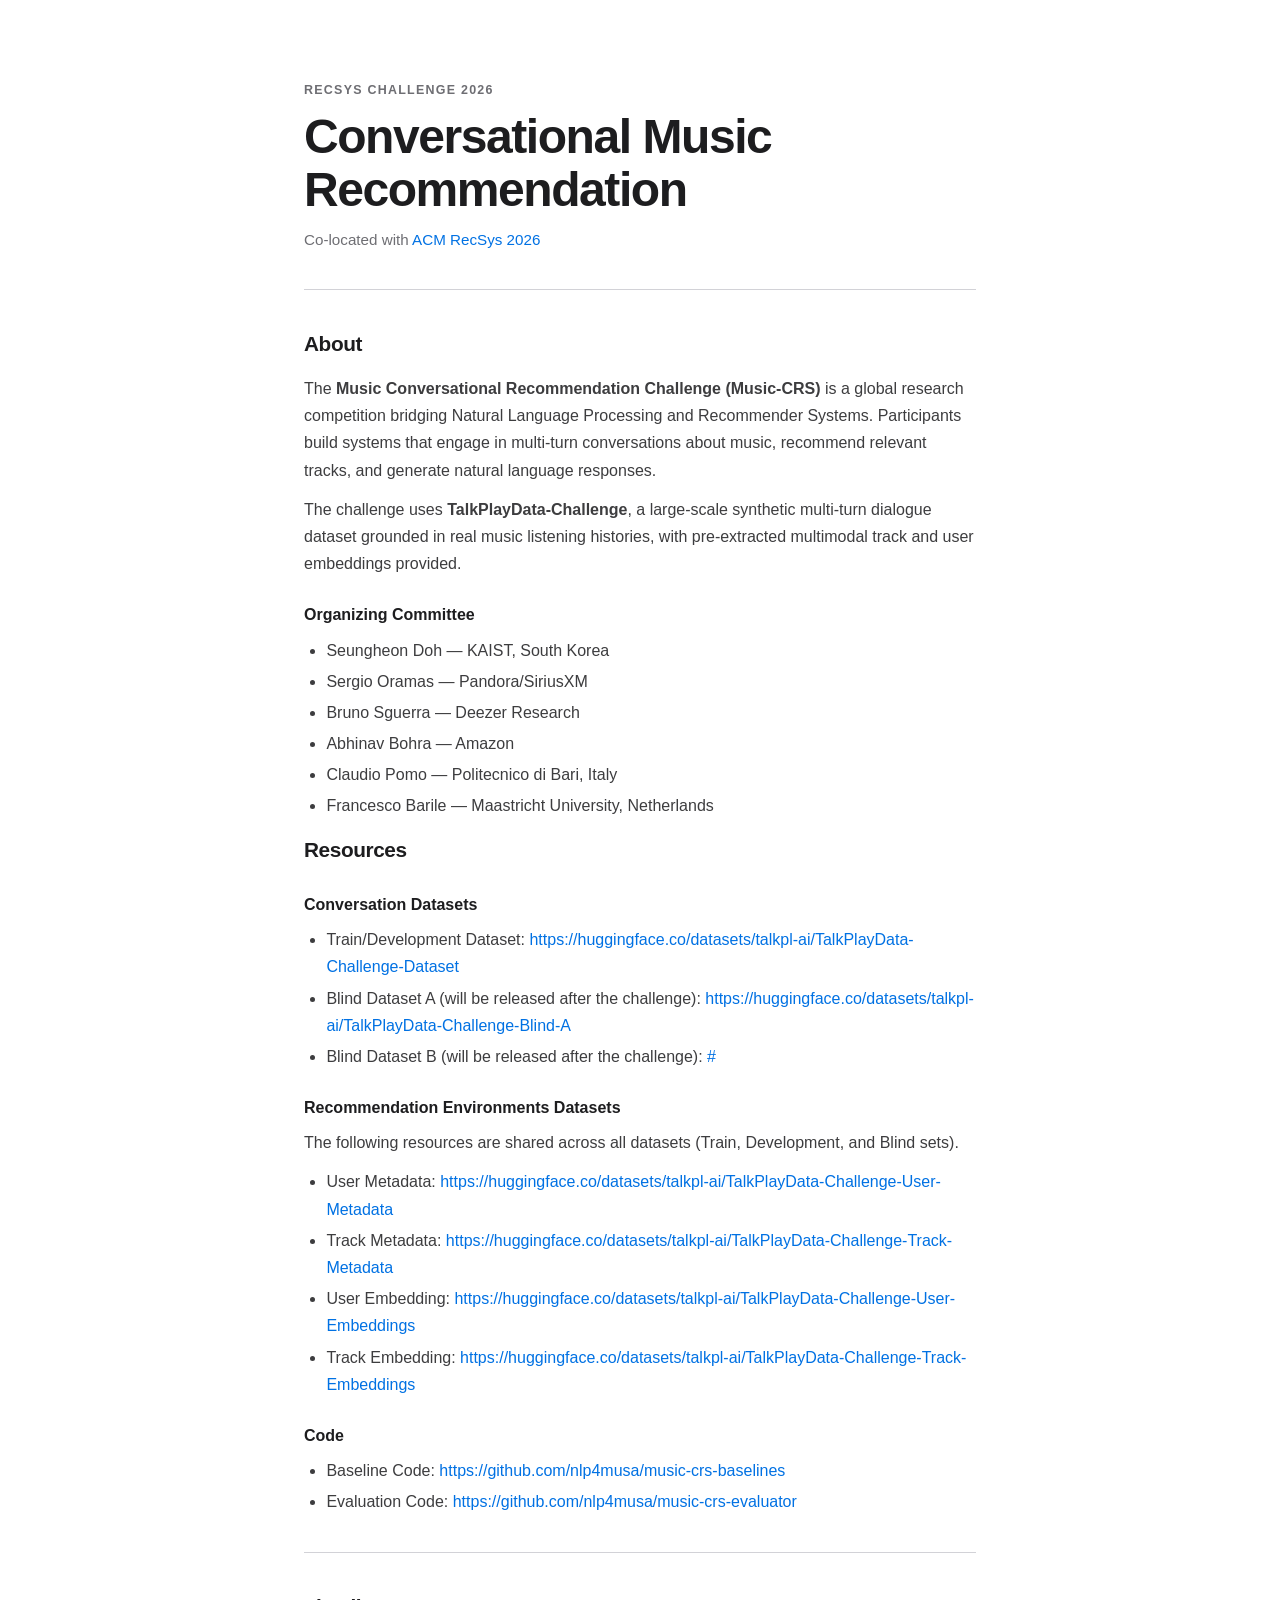
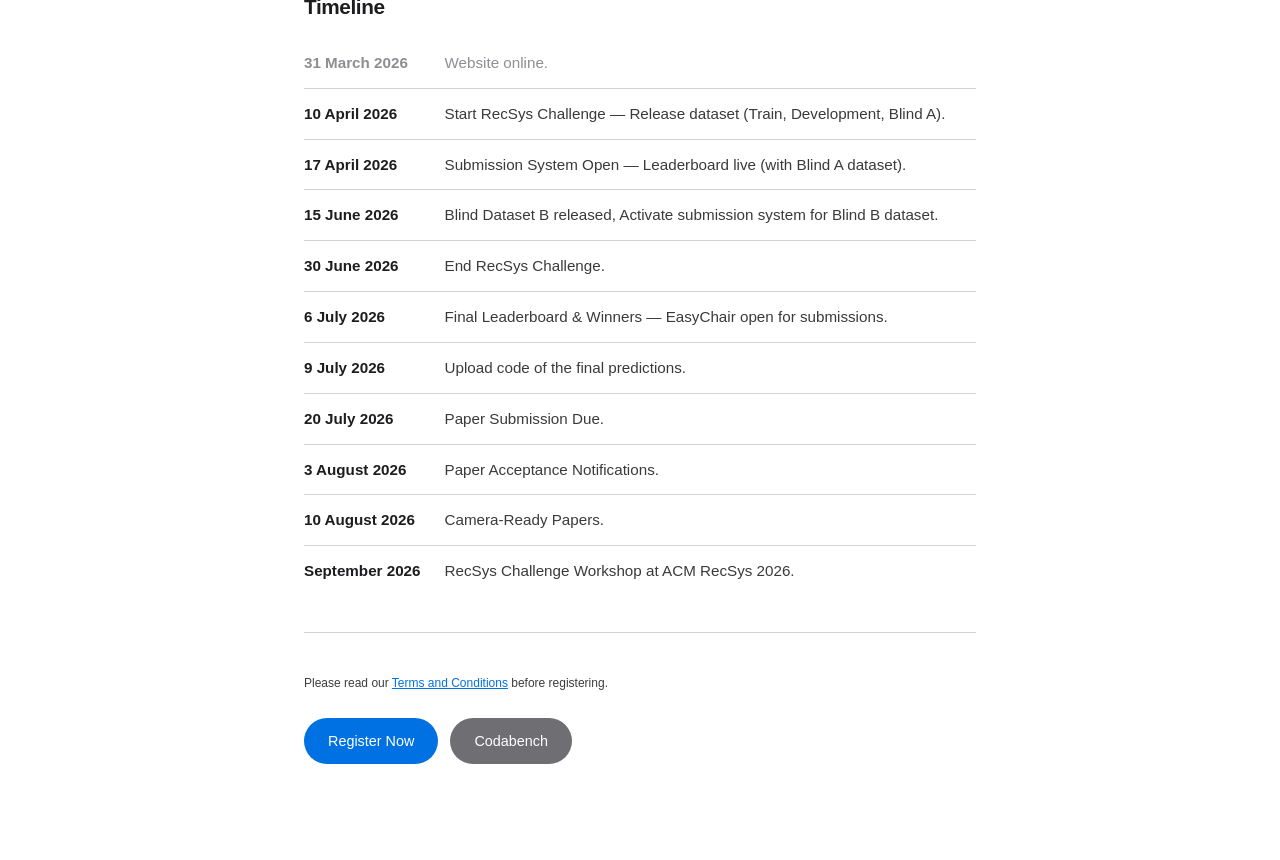
==== index.html @ bbedb2f8 "update codabench" ====
<!DOCTYPE html>
<html lang="en">

<head>
  <meta charset="UTF-8" />
  <meta name="viewport" content="width=device-width, initial-scale=1.0" />
  <title>Music-CRS Challenge 2026</title>
  <link rel="stylesheet" href="style.css" />
</head>

<body>

  <main class="page">

    <header class="page-header">
      <p class="eyebrow">RecSys Challenge 2026</p>
      <h1>Conversational Music<br>Recommendation</h1>
      <p class="subtitle">Co-located with <a href="https://recsys.acm.org/recsys26/" target="_blank">ACM RecSys 2026</a>
      </p>
    </header>

    <hr />

    <section class="md-section">
      <h2>About</h2>
      <p>The <strong>Music Conversational Recommendation Challenge (Music-CRS)</strong> is a global research competition
        bridging Natural Language Processing and Recommender Systems. Participants build systems that engage in
        multi-turn conversations about music, recommend relevant tracks, and generate natural language responses.</p>
      <p>The challenge uses <strong>TalkPlayData-Challenge</strong>, a large-scale synthetic multi-turn dialogue dataset
        grounded in real music listening histories, with pre-extracted multimodal track and user embeddings provided.
      </p>

      <h3>Organizing Committee</h3>
      <ul>
        <li>Seungheon Doh — KAIST, South Korea</li>
        <li>Sergio Oramas — Pandora/SiriusXM</li>
        <li>Bruno Sguerra — Deezer Research</li>
        <li>Abhinav Bohra — Amazon</li>
        <li>Claudio Pomo — Politecnico di Bari, Italy</li>
        <li>Francesco Barile — Maastricht University, Netherlands</li>
      </ul>

      <h2>Resources</h2>
      <h3>Conversation Datasets</h3>
      <ul>
        <li>Train/Development Dataset: <a
            href="https://huggingface.co/datasets/talkpl-ai/TalkPlayData-Challenge-Dataset"
            target="_blank">https://huggingface.co/datasets/talkpl-ai/TalkPlayData-Challenge-Dataset</a></li>
        <li>Blind Dataset A (will be released after the challenge): <a
            href="https://huggingface.co/datasets/talkpl-ai/TalkPlayData-Challenge-Blind-A"
            target="_blank">https://huggingface.co/datasets/talkpl-ai/TalkPlayData-Challenge-Blind-A</a></li>
        <li>Blind Dataset B (will be released after the challenge): <a href="#" target="_blank">#</a></li>
      </ul>
      <h3>Recommendation Environments Datasets</h3>
      <p>The following resources are shared across all datasets (Train, Development, and Blind sets).</p>
      <ul>
        <li>User Metadata: <a href="https://huggingface.co/datasets/talkpl-ai/TalkPlayData-Challenge-User-Metadata"
            target="_blank">https://huggingface.co/datasets/talkpl-ai/TalkPlayData-Challenge-User-Metadata</a></li>
        <li>Track Metadata: <a href="https://huggingface.co/datasets/talkpl-ai/TalkPlayData-Challenge-Track-Metadata"
            target="_blank">https://huggingface.co/datasets/talkpl-ai/TalkPlayData-Challenge-Track-Metadata</a></li>
        <li>User Embedding: <a href="https://huggingface.co/datasets/talkpl-ai/TalkPlayData-Challenge-User-Embeddings"
            target="_blank">https://huggingface.co/datasets/talkpl-ai/TalkPlayData-Challenge-User-Embeddings</a></li>
        <li>Track Embedding: <a href="https://huggingface.co/datasets/talkpl-ai/TalkPlayData-Challenge-Track-Embeddings"
            target="_blank">https://huggingface.co/datasets/talkpl-ai/TalkPlayData-Challenge-Track-Embeddings</a></li>
      </ul>
      <h3>Code</h3>
      <ul>
        <li>Baseline Code: <a href="https://github.com/nlp4musa/music-crs-baselines"
            target="_blank">https://github.com/nlp4musa/music-crs-baselines</a></li>
        <li>Evaluation Code: <a href="https://github.com/nlp4musa/music-crs-evaluator"
            target="_blank">https://github.com/nlp4musa/music-crs-evaluator</a></li>
      </ul>
    </section>


    <hr />

    <section class="md-section">
      <h2>Timeline</h2>
      <table class="timeline-table">
        <tbody>
          <tr class="timeline-past">
            <td class="tl-date">31 March 2026</td>
            <td class="tl-event">Website online.</td>
          </tr>
          <tr>
            <td class="tl-date">10 April 2026</td>
            <td class="tl-event">Start RecSys Challenge — Release dataset (Train, Development, Blind A).</td>
          </tr>
          <tr>
            <td class="tl-date">17 April 2026</td>
            <td class="tl-event">Submission System Open — Leaderboard live (with Blind A dataset).</td>
          </tr>
          <tr>
            <td class="tl-date">15 June 2026</td>
            <td class="tl-event">Blind Dataset B released, Activate submission system for Blind B dataset.</td>
          </tr>
          <tr>
            <td class="tl-date">30 June 2026</td>
            <td class="tl-event">End RecSys Challenge.</td>
          </tr>
          <tr>
            <td class="tl-date">6 July 2026</td>
            <td class="tl-event">Final Leaderboard &amp; Winners — EasyChair open for submissions.</td>
          </tr>
          <tr>
            <td class="tl-date">9 July 2026</td>
            <td class="tl-event">Upload code of the final predictions.</td>
          </tr>
          <tr>
            <td class="tl-date">20 July 2026</td>
            <td class="tl-event">Paper Submission Due.</td>
          </tr>
          <tr>
            <td class="tl-date">3 August 2026</td>
            <td class="tl-event">Paper Acceptance Notifications.</td>
          </tr>
          <tr>
            <td class="tl-date">10 August 2026</td>
            <td class="tl-event">Camera-Ready Papers.</td>
          </tr>
          <tr>
            <td class="tl-date">September 2026</td>
            <td class="tl-event">RecSys Challenge Workshop at ACM RecSys 2026.</td>
          </tr>
        </tbody>
      </table>
    </section>

    <hr />

    <section class="md-section actions-section">
      <p class="terms-notice">Please read our <a href="terms.html" target="_blank" rel="noopener noreferrer">Terms and
          Conditions</a> before registering.</p>
      <div class="action-buttons">
        <a class="btn-register" href="https://forms.gle/uJGpqphvMaF9ysTZ8" target="_blank"
          rel="noopener noreferrer">Register Now</a>
        <a class="btn-register btn-codabench" href="https://www.codabench.org/competitions/15782/" target="_blank" rel="noopener noreferrer">Codabench</a>
      </div>
    </section>

  </main>

  <!-- MODAL: REGISTER -->
  <div id="registerModal" class="modal-overlay" role="dialog" aria-modal="true">
    <div class="modal">
      <button class="modal-close" onclick="closeModal('registerModal')">&times;</button>
      <div class="modal-header">
        <h2>Register Your Team</h2>
        <p>Music-CRS Challenge 2026</p>
      </div>

      <form id="registerForm" class="reg-form" onsubmit="handleRegister(event)">
        <div class="form-section">
          <h3>Team</h3>
          <div class="form-row">
            <div class="form-group">
              <label>Team Name <span class="req">*</span></label>
              <input type="text" placeholder="e.g. MusicMinds" required />
            </div>
            <div class="form-group">
              <label>Team Size <span class="req">*</span></label>
              <select required>
                <option value="">Select</option>
                <option>1</option>
                <option>2</option>
                <option>3</option>
                <option>4</option>
                <option>5</option>
                <option>6</option>
                <option>7</option>
                <option>8</option>
                <option>9</option>
                <option>10</option>
              </select>
            </div>
          </div>
          <div class="form-group">
            <label>Institution / Organization <span class="req">*</span></label>
            <input type="text" placeholder="e.g. MIT, Google Research" required />
          </div>
          <div class="form-group checkbox-group">
            <label><input type="checkbox" /> Register as an Academic Team (≥50% from academic institution)</label>
          </div>
        </div>

        <div class="form-section">
          <h3>Team Leader</h3>
          <div class="form-row">
            <div class="form-group">
              <label>First Name <span class="req">*</span></label>
              <input type="text" placeholder="First name" required />
            </div>
            <div class="form-group">
              <label>Last Name <span class="req">*</span></label>
              <input type="text" placeholder="Last name" required />
            </div>
          </div>
          <div class="form-group">
            <label>Official Email <span class="req">*</span></label>
            <input type="email" placeholder="you@institution.edu" required />
          </div>
          <div class="form-group">
            <label>Country <span class="req">*</span></label>
            <select required>
              <option value="">Select country</option>
              <option>United States</option>
              <option>United Kingdom</option>
              <option>Germany</option>
              <option>France</option>
              <option>China</option>
              <option>Japan</option>
              <option>South Korea</option>
              <option>Canada</option>
              <option>Australia</option>
              <option>India</option>
              <option>Other</option>
            </select>
          </div>
        </div>

        <div class="form-section">
          <h3>Agreement</h3>
          <div class="form-group checkbox-group">
            <label><input type="checkbox" required /> I have read and agree to the <a href="terms.html"
                target="_blank">Terms and Conditions</a> <span class="req">*</span></label>
          </div>
          <div class="form-group checkbox-group">
            <label><input type="checkbox" required /> I consent to the processing of my personal data as described in
              the Terms <span class="req">*</span></label>
          </div>
          <div class="form-group checkbox-group">
            <label><input type="checkbox" required /> I confirm I have no conflict of interest with the challenge
              organizers <span class="req">*</span></label>
          </div>
        </div>

        <div class="form-actions">
          <button type="button" class="btn-cancel" onclick="closeModal('registerModal')">Cancel</button>
          <button type="submit" class="btn-submit">Submit Registration</button>
        </div>
      </form>

      <div id="reg-success" class="reg-success hidden">
        <p class="success-mark">&#10003;</p>
        <h3>Registration Submitted</h3>
        <p>Your team will be manually reviewed. Expect a confirmation email within 2–3 business days.</p>
        <button class="btn-submit" onclick="closeModal('registerModal')">Done</button>
      </div>
    </div>
  </div>

  <script>
    function openModal(id) {
      document.getElementById(id).classList.add('active');
      document.body.style.overflow = 'hidden';
    }
    function closeModal(id) {
      document.getElementById(id).classList.remove('active');
      document.body.style.overflow = '';
    }
    document.querySelectorAll('.modal-overlay').forEach(o => {
      o.addEventListener('click', e => { if (e.target === o) closeModal(o.id); });
    });
    document.addEventListener('keydown', e => {
      if (e.key === 'Escape')
        document.querySelectorAll('.modal-overlay.active').forEach(m => closeModal(m.id));
    });
    function handleRegister(e) {
      e.preventDefault();
      document.getElementById('registerForm').classList.add('hidden');
      document.getElementById('reg-success').classList.remove('hidden');
    }
  </script>
</body>

</html>
---- style.css ----
/* ── Base ── */
*, *::before, *::after { box-sizing: border-box; margin: 0; padding: 0; }

body {
  font-family: -apple-system, BlinkMacSystemFont, 'Helvetica Neue', Arial, sans-serif;
  font-size: 16px;
  line-height: 1.7;
  color: #1d1d1f;
  background: #fff;
  -webkit-font-smoothing: antialiased;
}

a { color: #0071e3; text-decoration: none; }
a:hover { text-decoration: underline; }

/* ── Page layout ── */
.page {
  max-width: 720px;
  margin: 0 auto;
  padding: 80px 24px 96px;
}

/* ── Typography ── */
.eyebrow {
  font-size: 0.78rem;
  font-weight: 600;
  letter-spacing: .1em;
  text-transform: uppercase;
  color: #6e6e73;
  margin-bottom: 10px;
}

.page-header { margin-bottom: 12px; }

h1 {
  font-size: clamp(2rem, 5vw, 3rem);
  font-weight: 700;
  letter-spacing: -.03em;
  line-height: 1.1;
  margin-bottom: 10px;
}

.subtitle {
  font-size: 0.95rem;
  color: #6e6e73;
}

hr {
  border: none;
  border-top: 1px solid #d2d2d7;
  margin: 36px 0;
}

.md-section h2 {
  font-size: 1.3rem;
  font-weight: 700;
  letter-spacing: -.02em;
  margin-bottom: 14px;
}

.md-section h3 {
  font-size: 1rem;
  font-weight: 600;
  margin-top: 24px;
  margin-bottom: 8px;
  color: #1d1d1f;
}

.md-section p {
  color: #3d3d3f;
  margin-bottom: 12px;
}

.md-section ul,
.md-section ol {
  padding-left: 1.4rem;
  color: #3d3d3f;
  margin-bottom: 12px;
}

.md-section ul { list-style: disc; }
.md-section ol { list-style: decimal; }

.md-section li { margin-bottom: 4px; }

/* ── Table ── */
table {
  width: 100%;
  border-collapse: collapse;
  font-size: 0.9rem;
}

th, td {
  text-align: left;
  padding: 10px 14px;
  border-bottom: 1px solid #d2d2d7;
}

th {
  font-size: 0.75rem;
  font-weight: 600;
  text-transform: uppercase;
  letter-spacing: .07em;
  color: #6e6e73;
}

td { color: #3d3d3f; }
tr:last-child td { border-bottom: none; }

/* ── Actions ── */
.actions-section {
  display: flex;
  flex-direction: column;
  gap: 12px;
  align-items: flex-start;
  padding-top: 4px;
}
.action-buttons {
  display: flex;
  gap: 12px;
  align-items: center;
  flex-wrap: wrap;
}

.btn-register {
  background: #0071e3;
  color: #fff;
  border: none;
  padding: 11px 24px;
  border-radius: 980px;
  font-size: 0.9rem;
  font-weight: 500;
  cursor: pointer;
  font-family: inherit;
  transition: opacity .2s;
}
.btn-register:hover { opacity: .85; }

.btn-terms {
  font-size: 0.9rem;
  color: #0071e3;
  border: 1px solid #d2d2d7;
  padding: 10px 22px;
  border-radius: 980px;
  transition: border-color .2s;
}
.btn-terms:hover { border-color: #0071e3; text-decoration: none; }

/* ── Modal ── */
.modal-overlay {
  display: none;
  position: fixed;
  inset: 0;
  z-index: 100;
  background: rgba(0,0,0,.4);
  backdrop-filter: blur(6px);
  align-items: center;
  justify-content: center;
  padding: 20px;
}
.modal-overlay.active { display: flex; }

.modal {
  background: #fff;
  border: 1px solid #d2d2d7;
  border-radius: 16px;
  width: 100%;
  max-width: 560px;
  max-height: 92vh;
  display: flex;
  flex-direction: column;
  position: relative;
  box-shadow: 0 20px 60px rgba(0,0,0,.15);
}

.modal-close {
  position: absolute;
  top: 13px; right: 15px;
  width: 26px; height: 26px;
  border-radius: 50%;
  background: #f5f5f7;
  border: none;
  color: #6e6e73;
  font-size: 1rem;
  display: flex; align-items: center; justify-content: center;
  cursor: pointer;
}
.modal-close:hover { background: #d2d2d7; }

.modal-header {
  padding: 26px 28px 18px;
  border-bottom: 1px solid #d2d2d7;
  flex-shrink: 0;
}
.modal-header h2 { font-size: 1.1rem; font-weight: 700; margin-bottom: 2px; }
.modal-header p { font-size: 0.82rem; color: #6e6e73; }

.reg-form {
  overflow-y: auto;
  padding: 22px 28px;
  flex: 1;
}

.form-section { margin-bottom: 24px; }
.form-section h3 {
  font-size: 0.7rem;
  font-weight: 600;
  text-transform: uppercase;
  letter-spacing: .1em;
  color: #6e6e73;
  margin-bottom: 14px;
  padding-bottom: 7px;
  border-bottom: 1px solid #d2d2d7;
}

.form-row { display: grid; grid-template-columns: 1fr 1fr; gap: 12px; }
.form-group { display: flex; flex-direction: column; gap: 5px; margin-bottom: 10px; }
.form-group label { font-size: 0.84rem; font-weight: 500; }
.req { color: #c0392b; }

.form-group input,
.form-group select {
  background: #f5f5f7;
  border: 1px solid #d2d2d7;
  border-radius: 8px;
  color: #1d1d1f;
  padding: 9px 11px;
  font-size: 0.88rem;
  font-family: inherit;
  width: 100%;
  transition: border-color .15s, box-shadow .15s;
}
.form-group input:focus,
.form-group select:focus {
  outline: none;
  border-color: #0071e3;
  box-shadow: 0 0 0 3px rgba(0,113,227,.1);
  background: #fff;
}
.form-group input::placeholder { color: #b0b0b8; }

.checkbox-group label {
  display: flex;
  gap: 8px;
  align-items: flex-start;
  font-weight: 400;
  font-size: 0.84rem;
  color: #3d3d3f;
  cursor: pointer;
}
.checkbox-group input[type="checkbox"] {
  width: 15px; height: 15px;
  flex-shrink: 0;
  margin-top: 2px;
  accent-color: #0071e3;
  cursor: pointer;
}

.form-actions {
  display: flex;
  gap: 10px;
  justify-content: flex-end;
  padding: 14px 28px;
  border-top: 1px solid #d2d2d7;
  flex-shrink: 0;
}

.btn-cancel {
  background: transparent;
  color: #6e6e73;
  border: 1px solid #d2d2d7;
  padding: 9px 18px;
  border-radius: 980px;
  font-size: 0.86rem;
  font-family: inherit;
  cursor: pointer;
}
.btn-cancel:hover { border-color: #6e6e73; }

.btn-submit {
  background: #0071e3;
  color: #fff;
  border: none;
  padding: 9px 20px;
  border-radius: 980px;
  font-size: 0.86rem;
  font-family: inherit;
  cursor: pointer;
  transition: opacity .2s;
}
.btn-submit:hover { opacity: .85; }

.reg-success {
  padding: 48px 28px;
  text-align: center;
}
.success-mark {
  font-size: 2rem;
  color: #1d7a4e;
  margin-bottom: 12px;
}
.reg-success h3 { font-size: 1.1rem; font-weight: 700; margin-bottom: 10px; }
.reg-success p { font-size: 0.88rem; color: #6e6e73; margin-bottom: 24px; }
.hidden { display: none !important; }

/* ── Terms page ── */
.terms-page {
  max-width: 720px;
  margin: 0 auto;
  padding: 72px 24px 96px;
}

.back-link {
  display: inline-block;
  font-size: 0.86rem;
  color: #0071e3;
  margin-bottom: 32px;
}
.back-link:hover { text-decoration: underline; }

.terms-page-header { margin-bottom: 40px; padding-bottom: 32px; border-bottom: 1px solid #d2d2d7; }
.terms-page-header h1 { font-size: clamp(1.6rem, 4vw, 2.4rem); font-weight: 700; letter-spacing: -.03em; margin-bottom: 8px; }
.terms-page-header p { font-size: 0.92rem; color: #6e6e73; }
.terms-meta { display: flex; gap: 24px; flex-wrap: wrap; margin-top: 14px; font-size: 0.82rem; color: #6e6e73; }
.terms-meta strong { color: #1d1d1f; }

.terms-toc {
  background: #f5f5f7;
  border: 1px solid #d2d2d7;
  border-radius: 10px;
  padding: 20px 24px;
  margin-bottom: 44px;
}
.terms-toc h2 { font-size: 0.7rem; font-weight: 600; text-transform: uppercase; letter-spacing: .1em; color: #6e6e73; margin-bottom: 12px; }
.terms-toc ol { list-style: decimal; padding-left: 1.2rem; display: grid; grid-template-columns: 1fr 1fr; gap: 5px 28px; }
.terms-toc ol li { font-size: 0.86rem; }

.terms-article section { padding: 0; margin-bottom: 44px; }
.terms-article h2 { font-size: 1.2rem; font-weight: 700; letter-spacing: -.02em; margin-bottom: 12px; padding-bottom: 8px; border-bottom: 1px solid #d2d2d7; }
.terms-article h3 { font-size: 0.92rem; font-weight: 600; margin: 16px 0 7px; }
.terms-article p { font-size: 0.9rem; color: #3d3d3f; line-height: 1.75; margin-bottom: 9px; }
.terms-article ol { list-style: upper-roman; padding-left: 1.4rem; margin-bottom: 9px; }
.terms-article ol li { font-size: 0.9rem; color: #3d3d3f; line-height: 1.75; margin-bottom: 7px; }
.terms-article ul { list-style: disc; padding-left: 1.2rem; margin-bottom: 9px; }
.terms-article ul li { font-size: 0.9rem; color: #3d3d3f; line-height: 1.75; margin-bottom: 5px; }
.terms-article strong { color: #1d1d1f; }

.terms-highlight {
  background: #f5f5f7;
  border-left: 3px solid #0071e3;
  padding: 11px 16px;
  border-radius: 0 6px 6px 0;
  margin: 12px 0;
}
.terms-highlight p { margin-bottom: 0; font-size: 0.88rem; }

.terms-footer-nav {
  display: flex;
  justify-content: space-between;
  align-items: center;
  border-top: 1px solid #d2d2d7;
  padding-top: 28px;
  margin-top: 56px;
  flex-wrap: wrap;
  gap: 14px;
}
.terms-footer-nav p { font-size: 0.8rem; color: #6e6e73; }
.terms-footer-nav a {
  background: #0071e3;
  color: #fff;
  border: none;
  padding: 10px 22px;
  border-radius: 980px;
  font-size: 0.86rem;
  font-weight: 500;
}
.terms-footer-nav a:hover { opacity: .85; text-decoration: none; }

/* ── Terms checkbox ── */
.terms-checkbox {
  display: flex;
  align-items: center;
  gap: 8px;
  font-size: 0.9rem;
  color: #3a3a3c;
  cursor: pointer;
  user-select: none;
}
.terms-checkbox input[type="checkbox"] {
  width: 16px;
  height: 16px;
  flex-shrink: 0;
  cursor: pointer;
  accent-color: #0071e3;
}
.terms-notice {
  font-size: 0.75rem;
  color: #8e8e93;
  margin-bottom: 8px;
}
.terms-notice a {
  color: #0071e3;
  text-decoration: underline;
}
.register-footnote {
  font-size: 0.8rem;
  color: #8e8e93;
  margin-top: 6px;
}
.btn-register.disabled {
  background: #b0c4de;
  pointer-events: none;
  cursor: not-allowed;
}
.btn-codabench {
  background: #6e6e73;
}
.terms-checkbox--disabled {
  opacity: 0.45;
  cursor: not-allowed;
}
.terms-checkbox--disabled input {
  cursor: not-allowed;
}

/* ── Timeline ── */
.timeline-table {
  width: 100%;
  border-collapse: collapse;
  font-size: 0.95rem;
}
.timeline-table tbody tr {
  border-bottom: 1px solid #e5e5ea;
}
.timeline-table tbody tr:last-child {
  border-bottom: none;
}
.tl-date {
  white-space: nowrap;
  font-weight: 600;
  color: #1d1d1f;
  padding: 12px 24px 12px 0;
  vertical-align: top;
  width: 130px;
}
.tl-event {
  color: #3a3a3c;
  padding: 12px 0;
  vertical-align: top;
}
.timeline-past .tl-date,
.timeline-past .tl-event {
  color: #8e8e93;
}

/* ── Responsive ── */
@media (max-width: 560px) {
  .form-row { grid-template-columns: 1fr; }
  .modal-header, .reg-form { padding: 18px 20px; }
  .form-actions { padding: 12px 20px; }
  .terms-toc ol { grid-template-columns: 1fr; }
  .terms-meta { flex-direction: column; gap: 6px; }
}
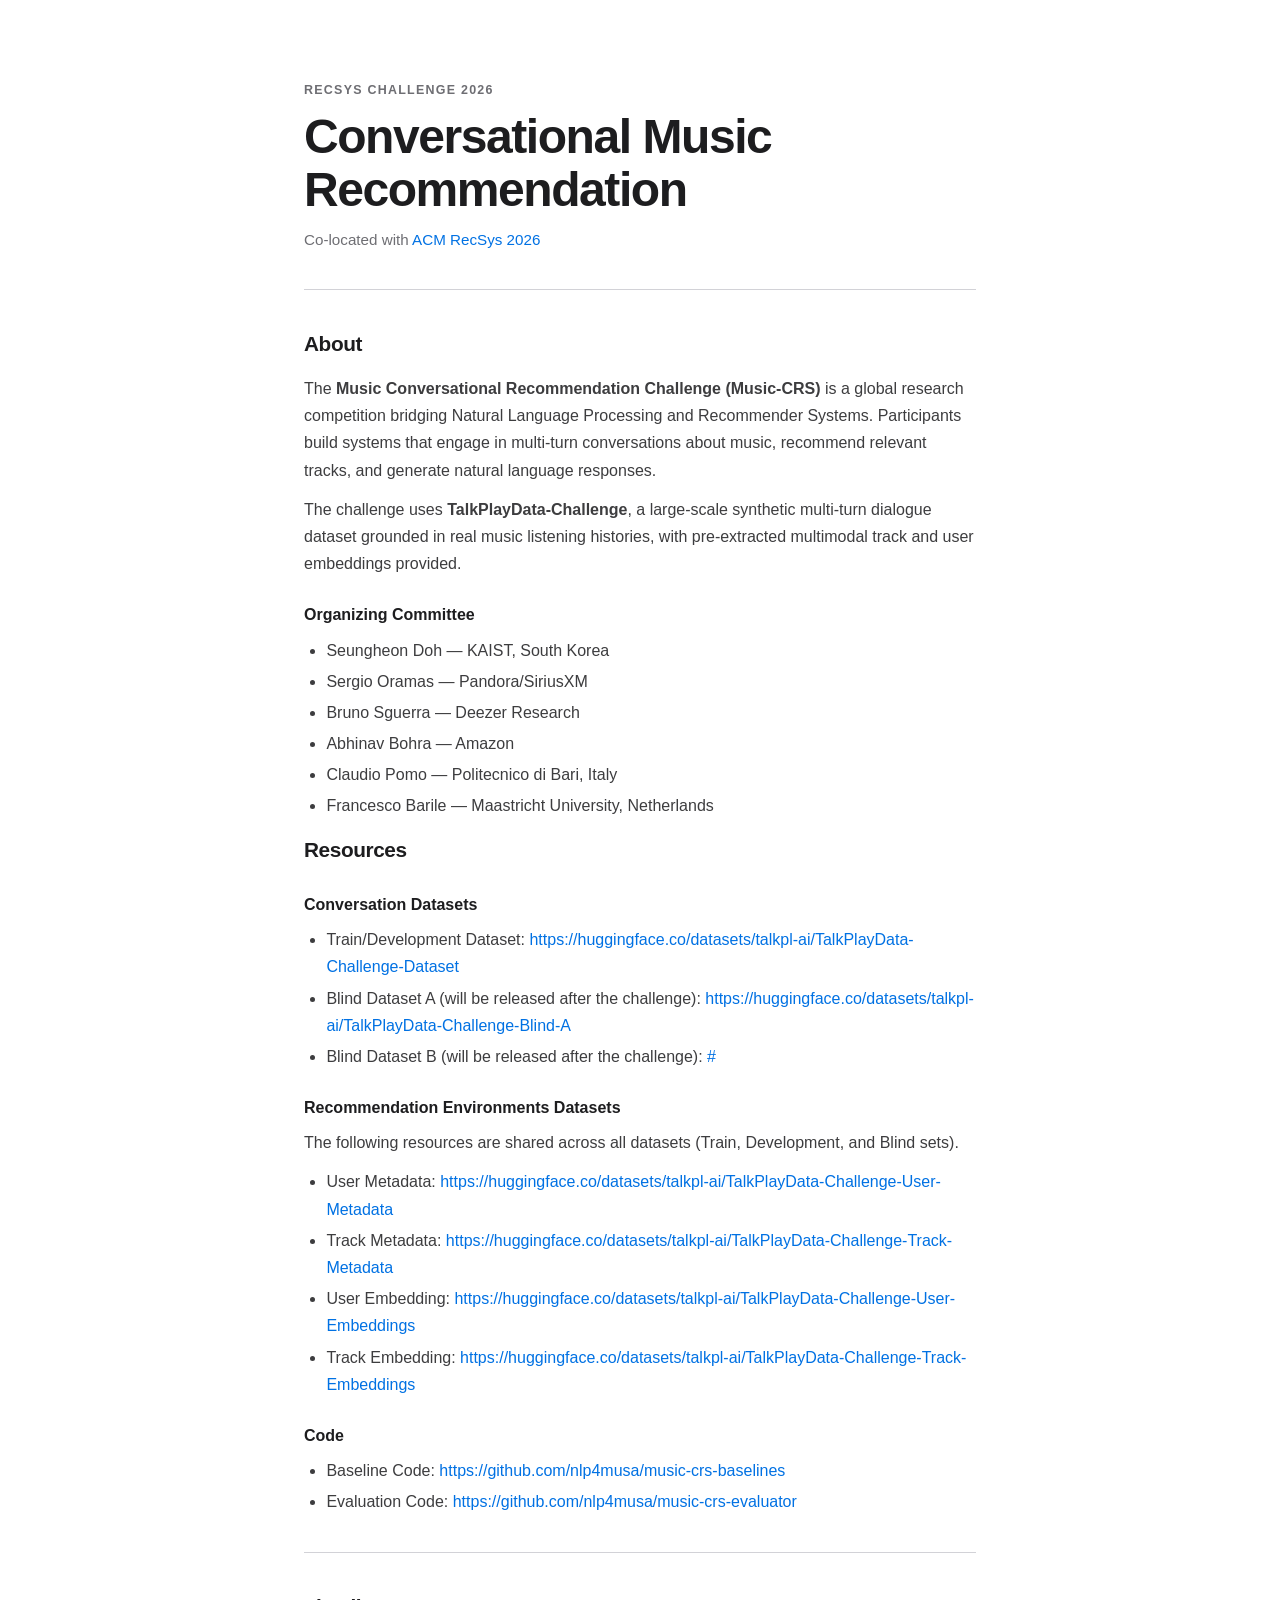
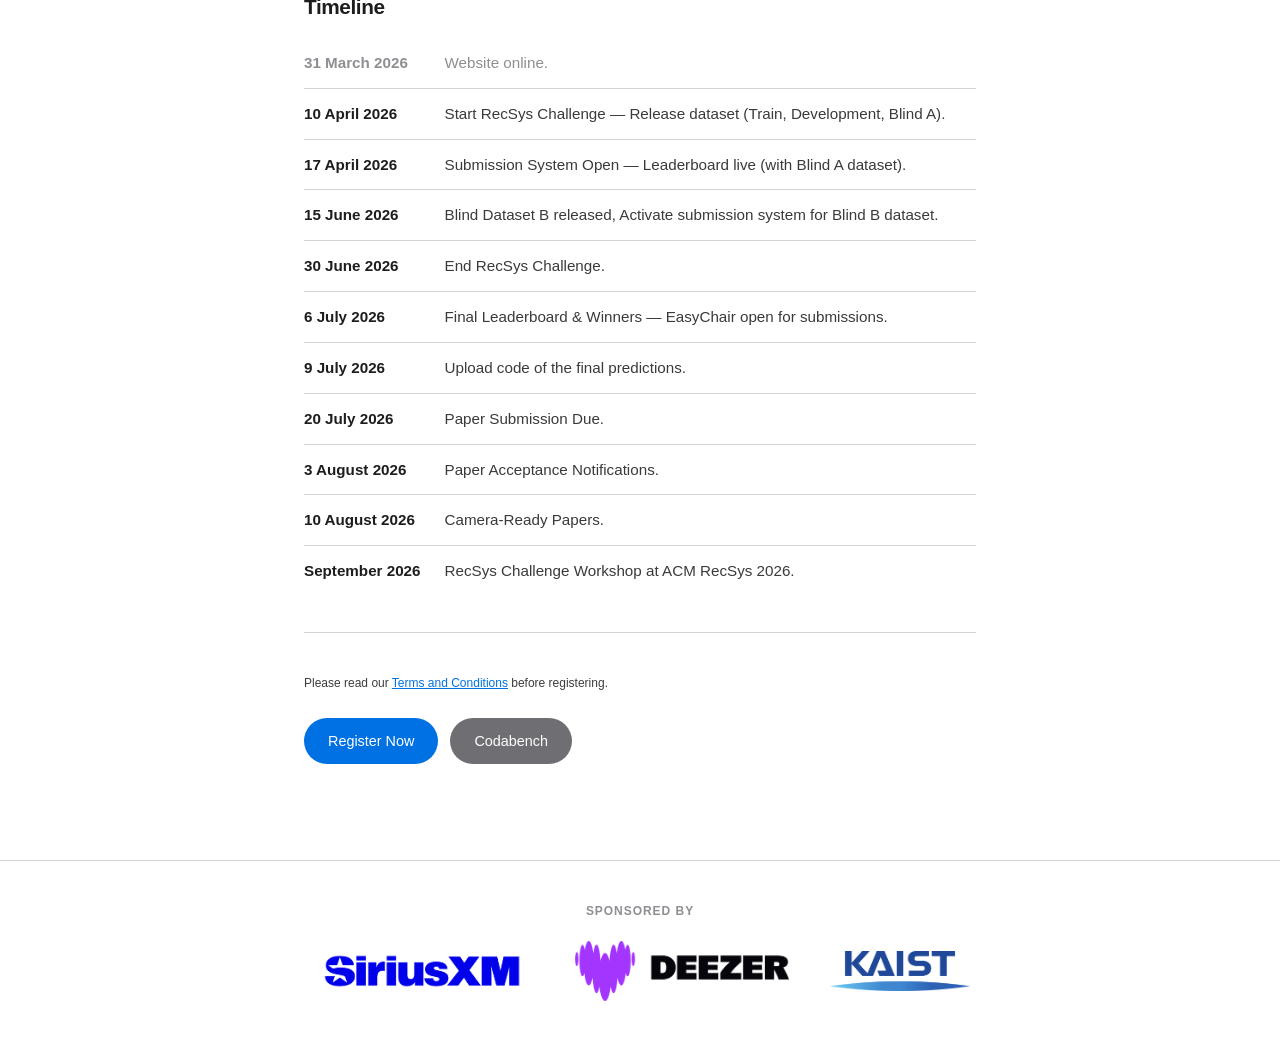
==== commit d8c5d159: "add logo" ====
--- a/index.html
+++ b/index.html
@@ -135,11 +135,20 @@
       <div class="action-buttons">
         <a class="btn-register" href="https://forms.gle/uJGpqphvMaF9ysTZ8" target="_blank"
           rel="noopener noreferrer">Register Now</a>
-        <a class="btn-register btn-codabench" href="https://www.codabench.org/competitions/15782/" target="_blank" rel="noopener noreferrer">Codabench</a>
+        <a class="btn-register btn-codabench" href="https://www.codabench.org/competitions/15786/" target="_blank" rel="noopener noreferrer">Codabench</a>
       </div>
     </section>
 
   </main>
+
+  <footer class="site-footer">
+    <p class="footer-label">Sponsored by</p>
+    <div class="footer-logos">
+      <img src="static/logo1.png" alt="Sponsor 1" />
+      <img src="static/logo2.png" alt="Sponsor 2" />
+      <img src="static/logo3.png" alt="Sponsor 3" />
+    </div>
+  </footer>
 
   <!-- MODAL: REGISTER -->
   <div id="registerModal" class="modal-overlay" role="dialog" aria-modal="true">
--- a/style.css
+++ b/style.css
@@ -453,6 +453,41 @@
   color: #8e8e93;
 }
 
+/* ── Footer ── */
+.site-footer {
+  border-top: 1px solid #d2d2d7;
+  padding: 40px 24px;
+  text-align: center;
+}
+
+.footer-label {
+  font-size: 0.75rem;
+  font-weight: 600;
+  letter-spacing: .08em;
+  text-transform: uppercase;
+  color: #8e8e93;
+  margin-bottom: 20px;
+}
+
+.footer-logos {
+  display: flex;
+  justify-content: center;
+  align-items: center;
+  gap: 40px;
+  flex-wrap: wrap;
+}
+
+.footer-logos img {
+  height: 40px;
+  width: auto;
+  object-fit: contain;
+}
+
+.footer-logos img:nth-child(1),
+.footer-logos img:nth-child(2) {
+  height: 60px;
+}
+
 /* ── Responsive ── */
 @media (max-width: 560px) {
   .form-row { grid-template-columns: 1fr; }
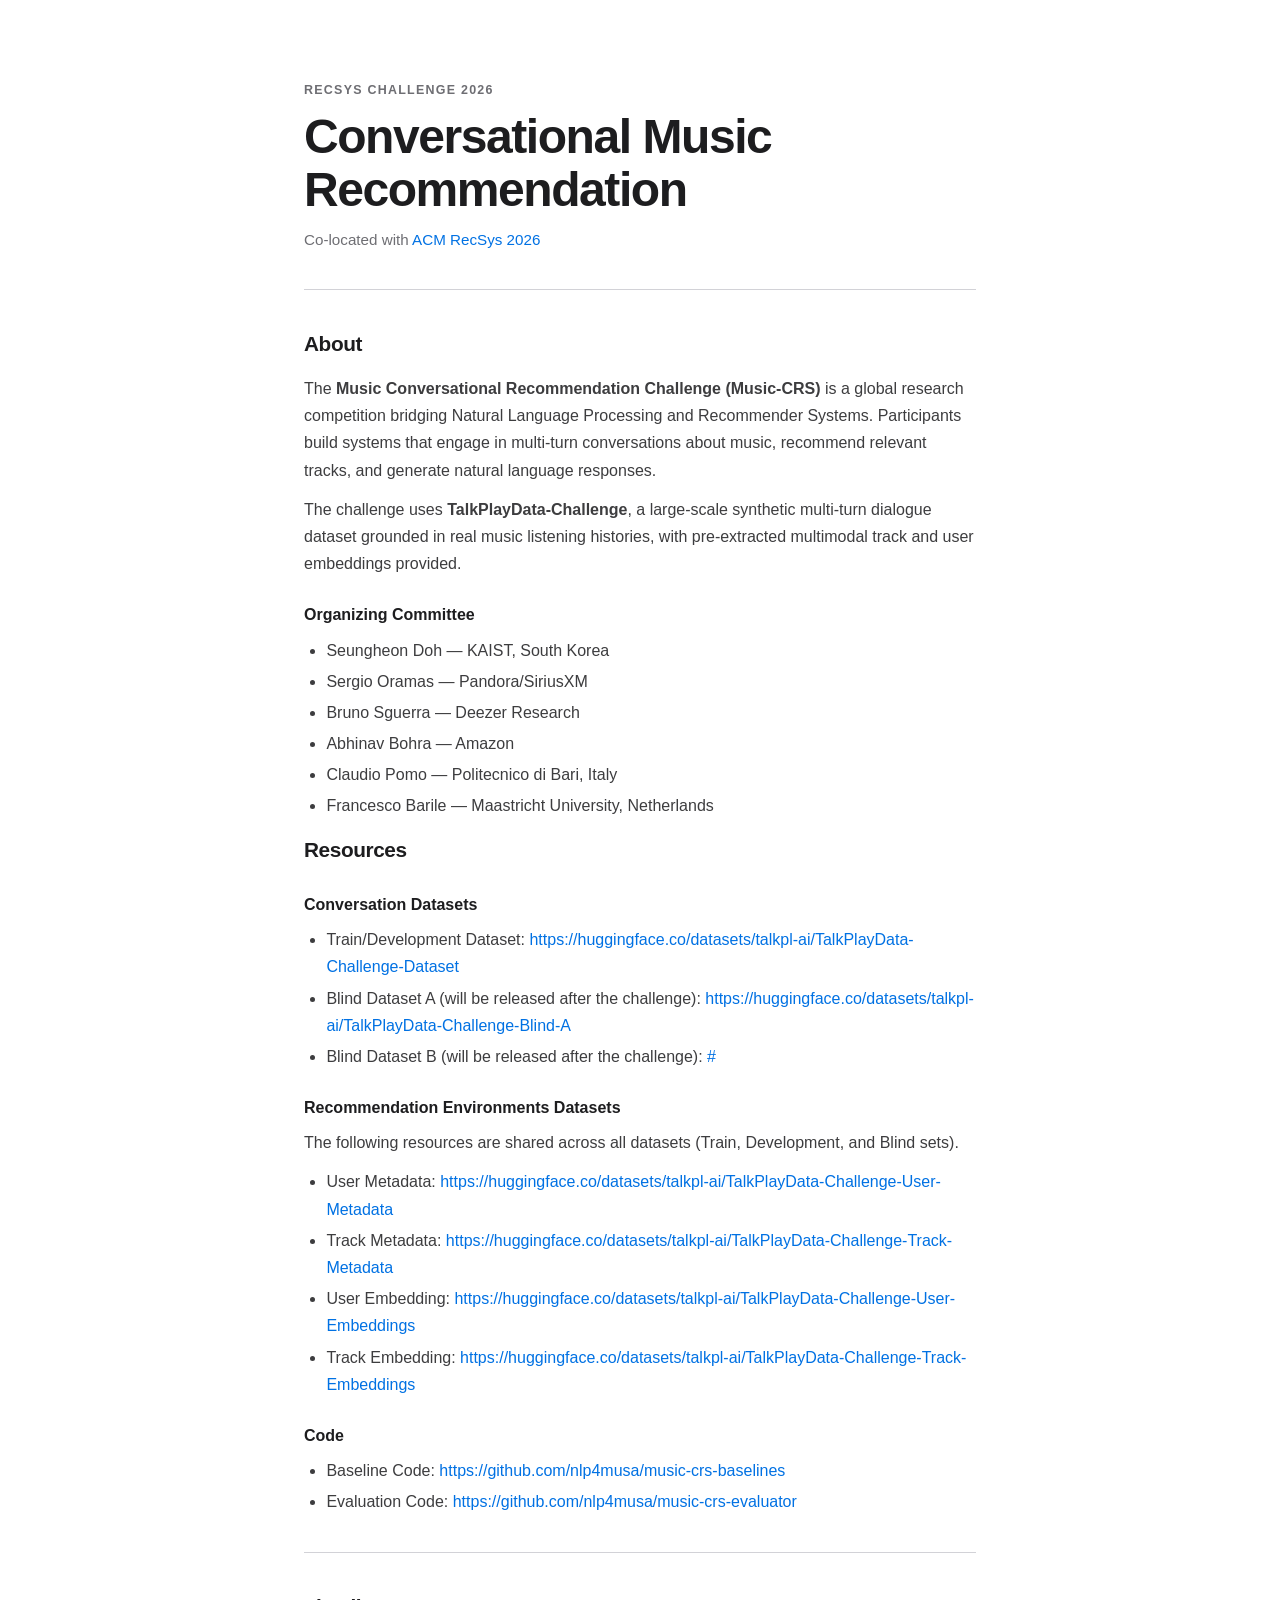
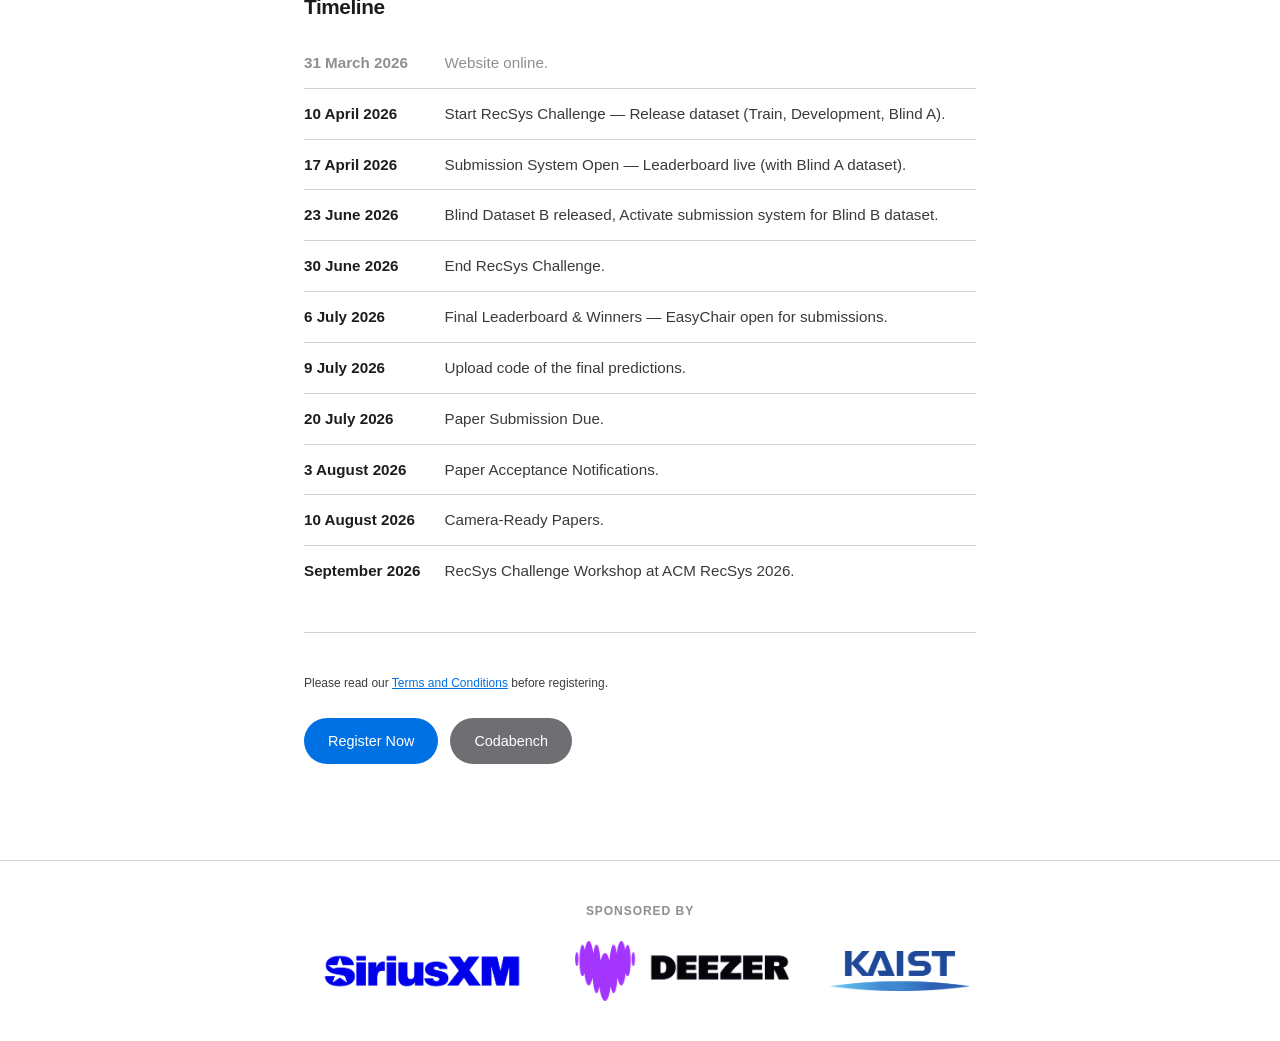
==== commit 5aa5844d: "index" ====
--- a/index.html
+++ b/index.html
@@ -92,7 +92,7 @@
             <td class="tl-event">Submission System Open — Leaderboard live (with Blind A dataset).</td>
           </tr>
           <tr>
-            <td class="tl-date">15 June 2026</td>
+            <td class="tl-date">23 June 2026</td>
             <td class="tl-event">Blind Dataset B released, Activate submission system for Blind B dataset.</td>
           </tr>
           <tr>
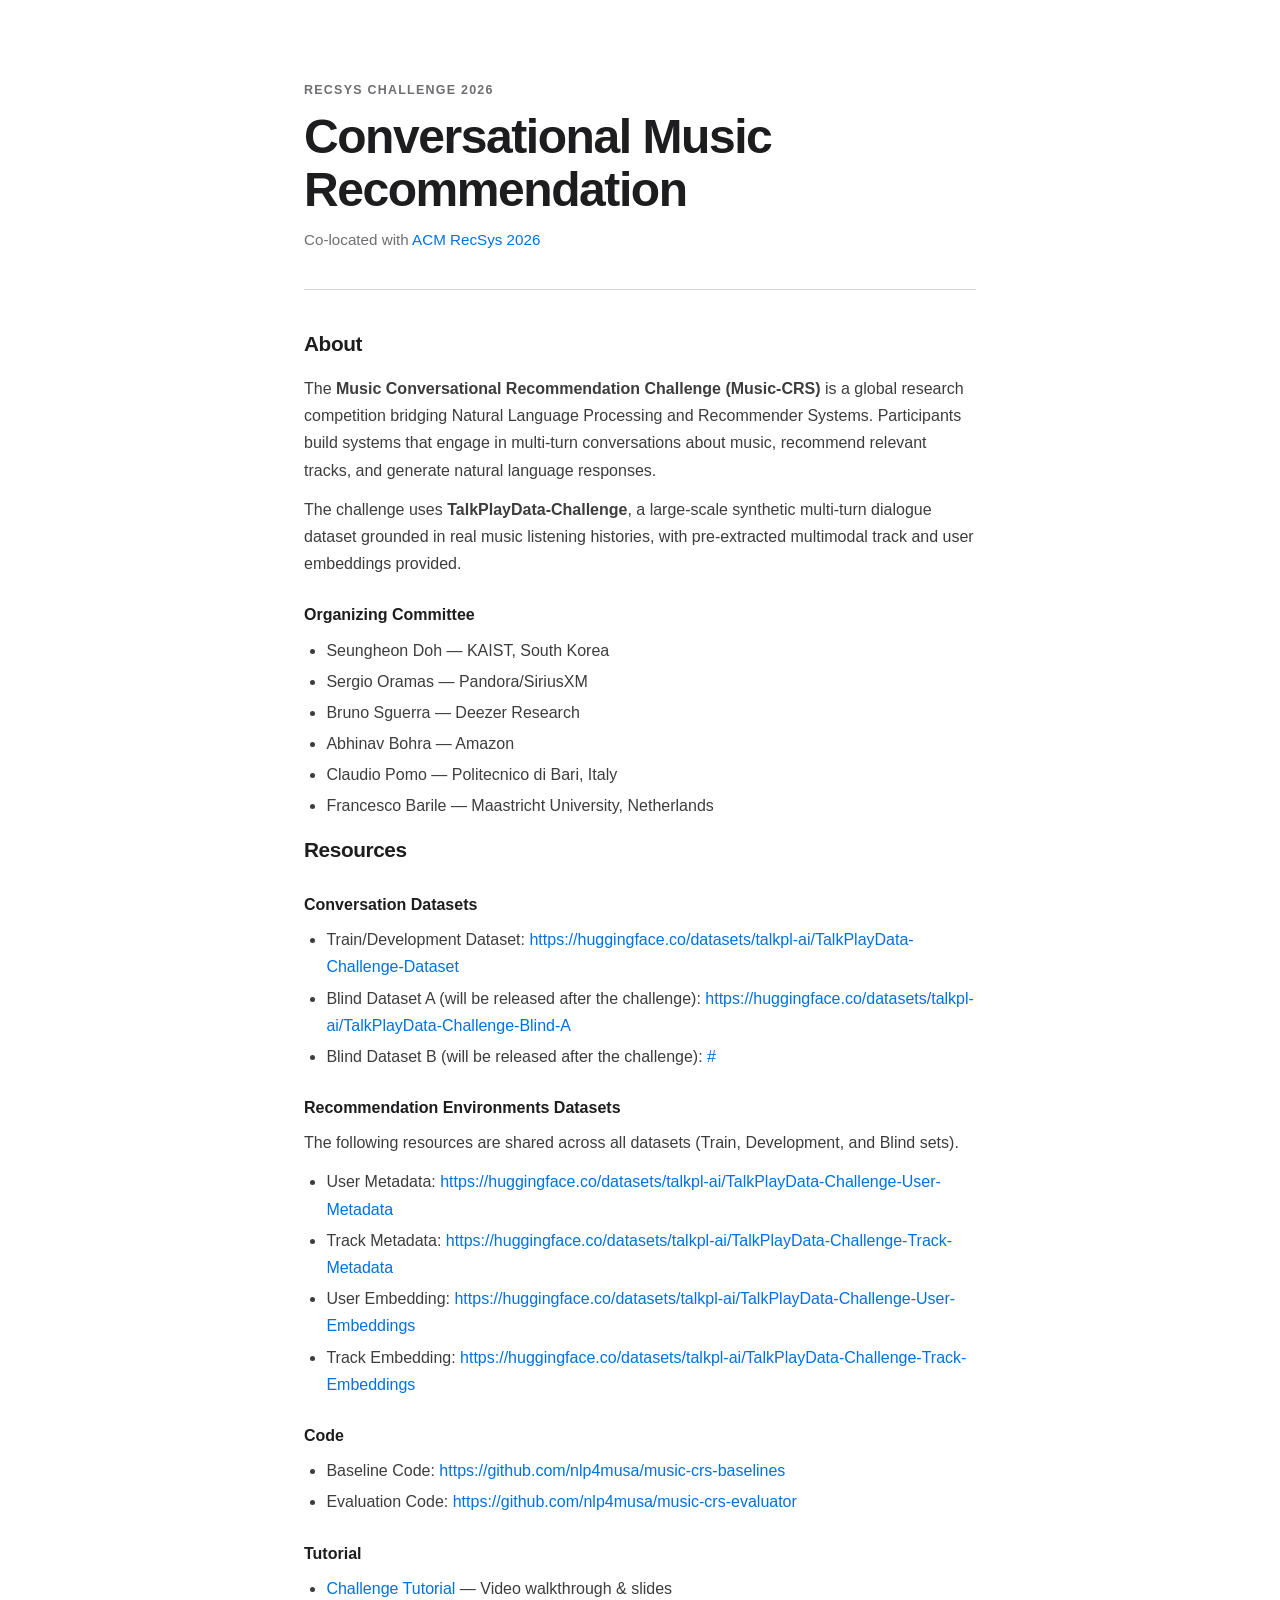
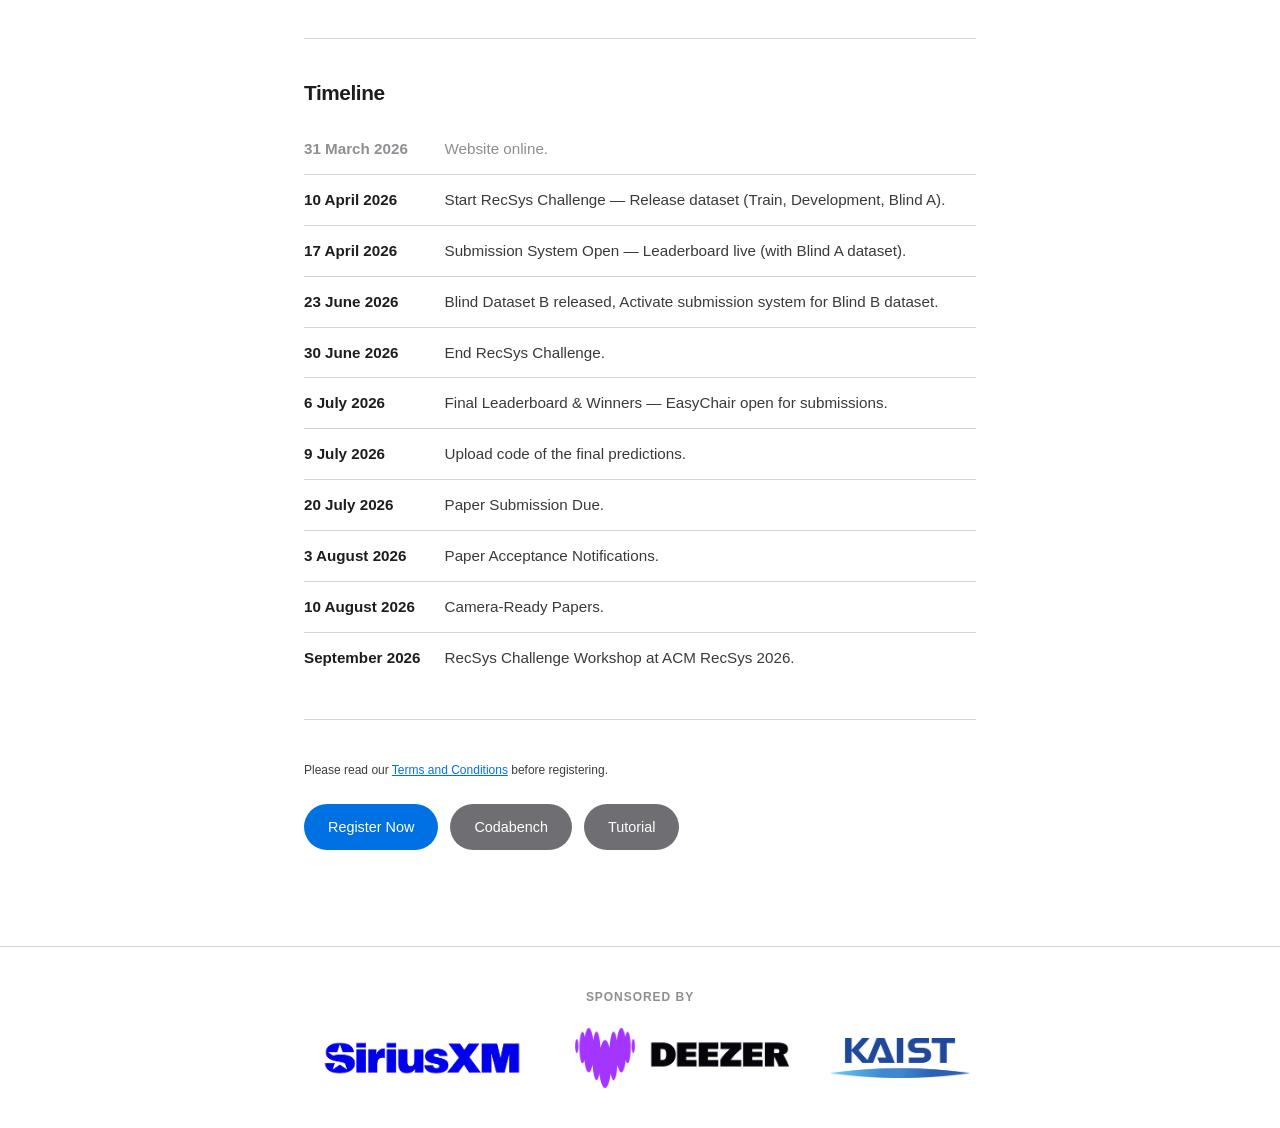
==== commit a61769e6: "add tutorial" ====
--- a/index.html
+++ b/index.html
@@ -70,6 +70,10 @@
         <li>Evaluation Code: <a href="https://github.com/nlp4musa/music-crs-evaluator"
             target="_blank">https://github.com/nlp4musa/music-crs-evaluator</a></li>
       </ul>
+      <h3>Tutorial</h3>
+      <ul>
+        <li><a href="tutorial.html">Challenge Tutorial</a> — Video walkthrough &amp; slides</li>
+      </ul>
     </section>
 
 
@@ -136,6 +140,7 @@
         <a class="btn-register" href="https://forms.gle/uJGpqphvMaF9ysTZ8" target="_blank"
           rel="noopener noreferrer">Register Now</a>
         <a class="btn-register btn-codabench" href="https://www.codabench.org/competitions/15786/" target="_blank" rel="noopener noreferrer">Codabench</a>
+        <a class="btn-register btn-tutorial" href="tutorial.html">Tutorial</a>
       </div>
     </section>
 
--- a/style.css
+++ b/style.css
@@ -415,6 +415,9 @@
 .btn-codabench {
   background: #6e6e73;
 }
+.btn-tutorial {
+  background: #6e6e73;
+}
 .terms-checkbox--disabled {
   opacity: 0.45;
   cursor: not-allowed;
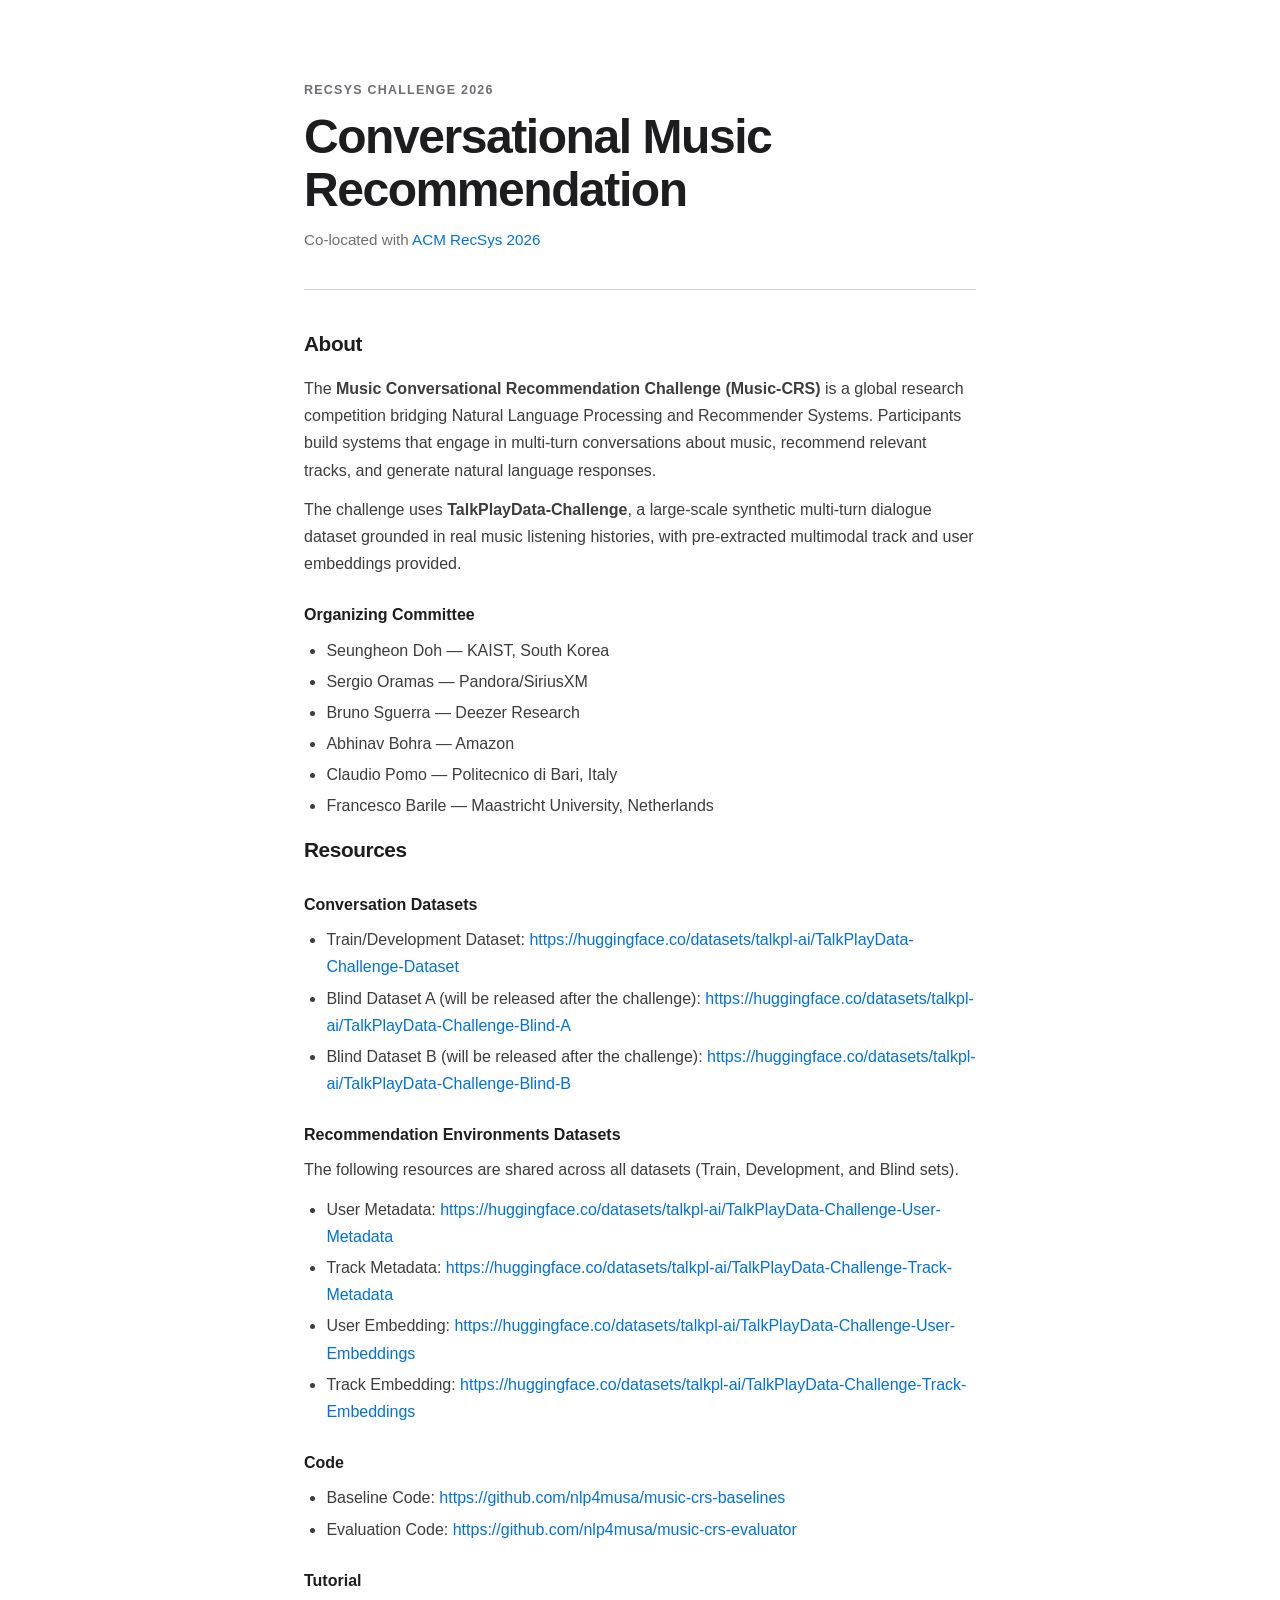
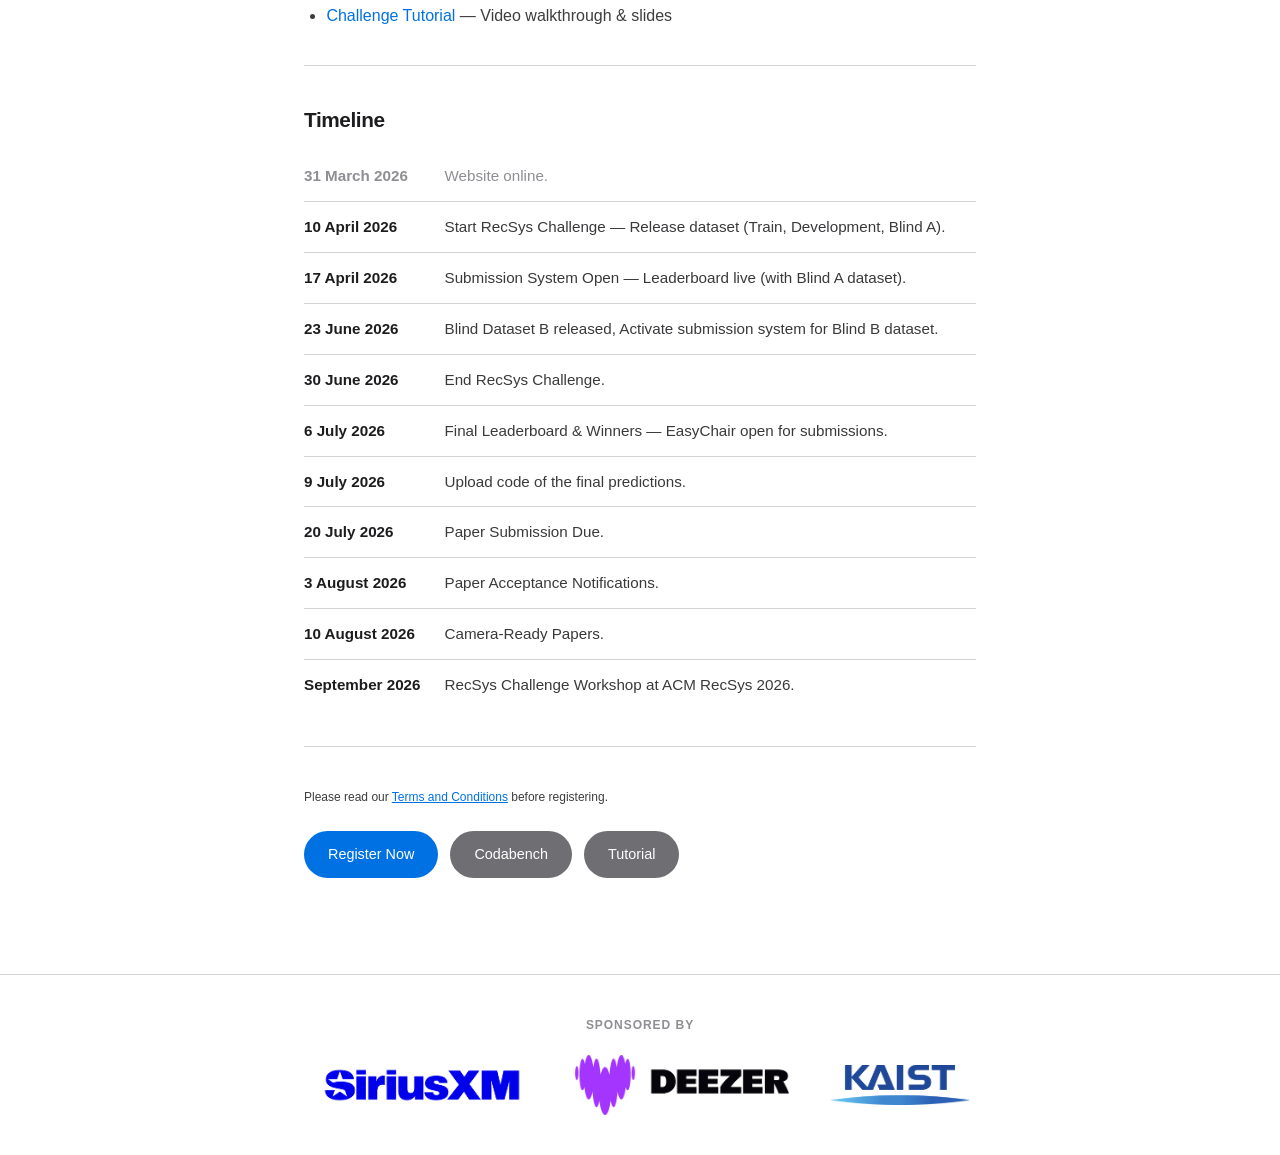
==== commit 04010880: "update" ====
--- a/index.html
+++ b/index.html
@@ -49,7 +49,9 @@
         <li>Blind Dataset A (will be released after the challenge): <a
             href="https://huggingface.co/datasets/talkpl-ai/TalkPlayData-Challenge-Blind-A"
             target="_blank">https://huggingface.co/datasets/talkpl-ai/TalkPlayData-Challenge-Blind-A</a></li>
-        <li>Blind Dataset B (will be released after the challenge): <a href="#" target="_blank">#</a></li>
+        <li>Blind Dataset B (will be released after the challenge): <a
+            href="https://huggingface.co/datasets/talkpl-ai/TalkPlayData-Challenge-Blind-B"
+            target="_blank">https://huggingface.co/datasets/talkpl-ai/TalkPlayData-Challenge-Blind-B</a></li>
       </ul>
       <h3>Recommendation Environments Datasets</h3>
       <p>The following resources are shared across all datasets (Train, Development, and Blind sets).</p>
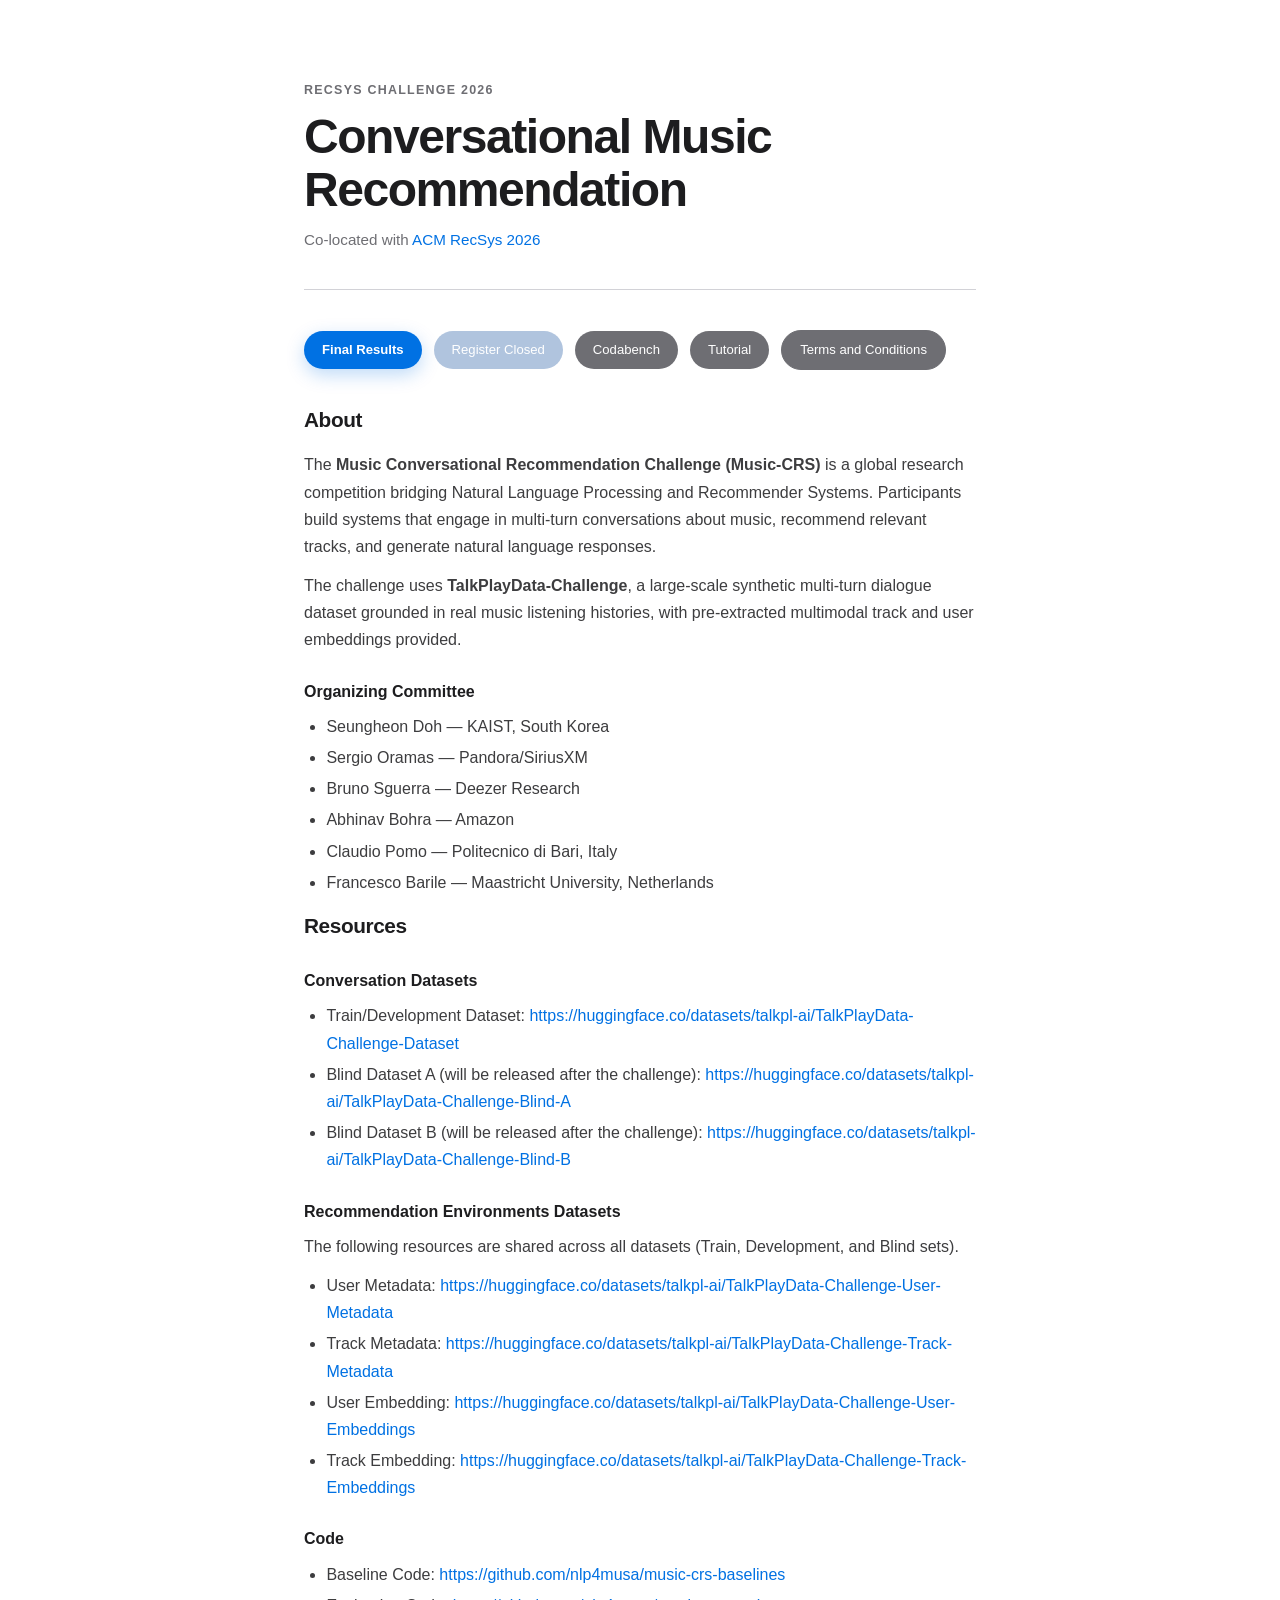
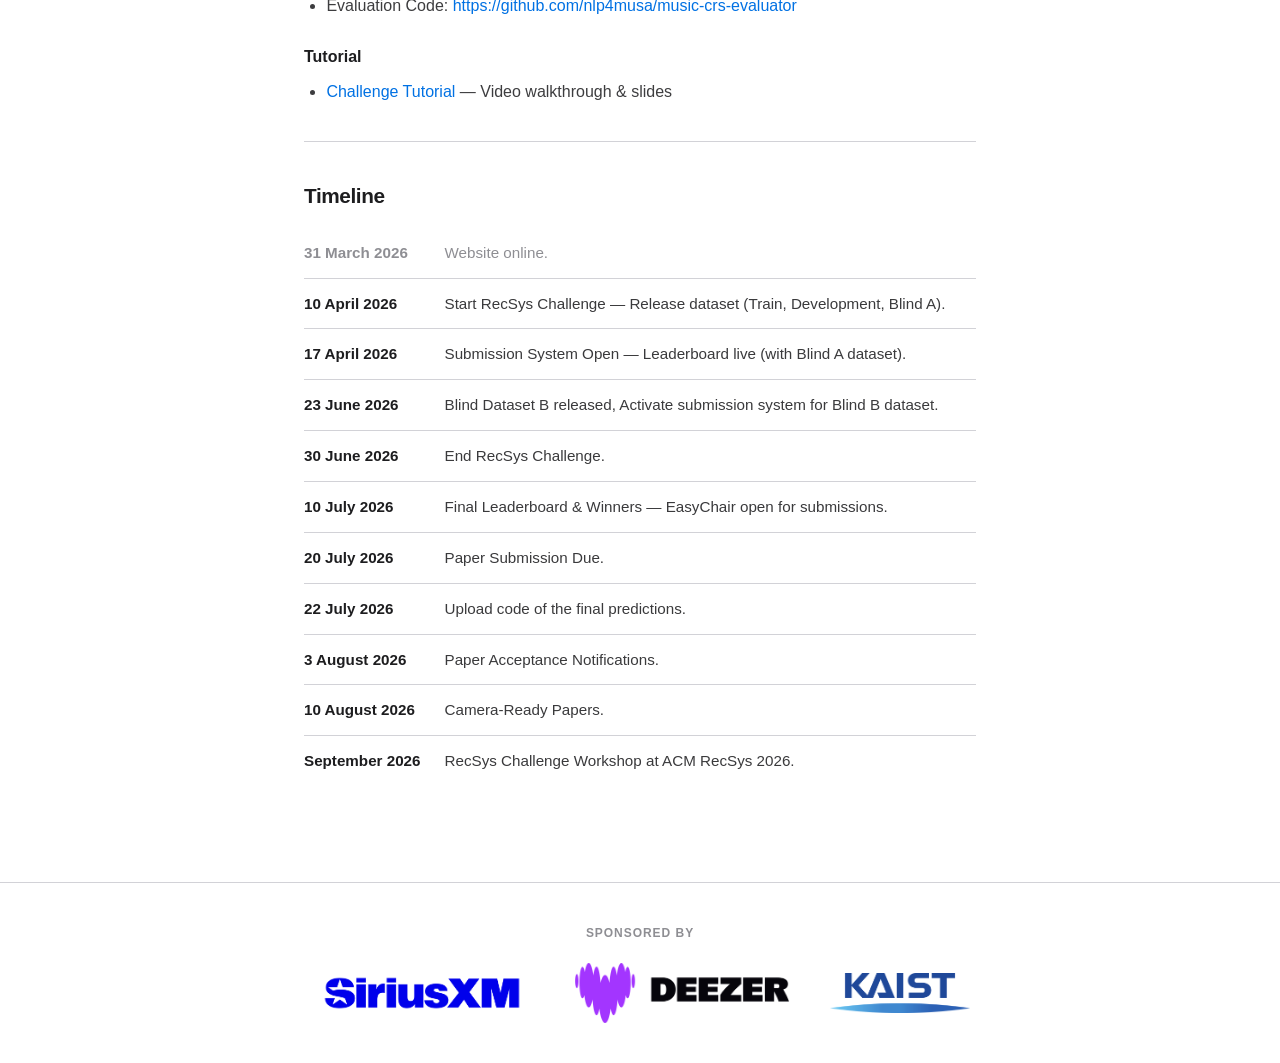
==== commit c25747d0: "update results" ====
--- a/index.html
+++ b/index.html
@@ -15,11 +15,21 @@
     <header class="page-header">
       <p class="eyebrow">RecSys Challenge 2026</p>
       <h1>Conversational Music<br>Recommendation</h1>
-      <p class="subtitle">Co-located with <a href="https://recsys.acm.org/recsys26/" target="_blank">ACM RecSys 2026</a>
+      <p class="subtitle">Co-located with <a href="https://recsyschallenge.com" target="_blank" rel="noopener noreferrer">ACM RecSys 2026</a>
       </p>
     </header>
 
     <hr />
+
+    <section class="actions-section actions-before-about" aria-label="Challenge links">
+      <div class="action-buttons">
+        <a class="btn-register btn-results" href="results.html">Final Results</a>
+        <span class="btn-register disabled" aria-disabled="true">Register Closed</span>
+        <a class="btn-register btn-codabench" href="https://www.codabench.org/competitions/15786/" target="_blank" rel="noopener noreferrer">Codabench</a>
+        <a class="btn-register btn-tutorial" href="tutorial.html">Tutorial</a>
+        <a class="btn-terms" href="terms.html">Terms and Conditions</a>
+      </div>
+    </section>
 
     <section class="md-section">
       <h2>About</h2>
@@ -106,18 +116,18 @@
             <td class="tl-event">End RecSys Challenge.</td>
           </tr>
           <tr>
-            <td class="tl-date">6 July 2026</td>
+            <td class="tl-date">10 July 2026</td>
             <td class="tl-event">Final Leaderboard &amp; Winners — EasyChair open for submissions.</td>
-          </tr>
-          <tr>
-            <td class="tl-date">9 July 2026</td>
-            <td class="tl-event">Upload code of the final predictions.</td>
           </tr>
           <tr>
             <td class="tl-date">20 July 2026</td>
             <td class="tl-event">Paper Submission Due.</td>
           </tr>
           <tr>
+            <td class="tl-date">22 July 2026</td>
+            <td class="tl-event">Upload code of the final predictions.</td>
+          </tr>
+          <tr>
             <td class="tl-date">3 August 2026</td>
             <td class="tl-event">Paper Acceptance Notifications.</td>
           </tr>
@@ -131,19 +141,6 @@
           </tr>
         </tbody>
       </table>
-    </section>
-
-    <hr />
-
-    <section class="md-section actions-section">
-      <p class="terms-notice">Please read our <a href="terms.html" target="_blank" rel="noopener noreferrer">Terms and
-          Conditions</a> before registering.</p>
-      <div class="action-buttons">
-        <a class="btn-register" href="https://forms.gle/uJGpqphvMaF9ysTZ8" target="_blank"
-          rel="noopener noreferrer">Register Now</a>
-        <a class="btn-register btn-codabench" href="https://www.codabench.org/competitions/15786/" target="_blank" rel="noopener noreferrer">Codabench</a>
-        <a class="btn-register btn-tutorial" href="tutorial.html">Tutorial</a>
-      </div>
     </section>
 
   </main>
--- a/style.css
+++ b/style.css
@@ -120,6 +120,27 @@
   gap: 12px;
   align-items: center;
   flex-wrap: wrap;
+}
+
+.actions-before-about {
+  margin-bottom: 32px;
+}
+
+.actions-before-about .btn-register,
+.actions-before-about .btn-terms {
+  padding: 8px 18px;
+  font-size: .82rem;
+}
+
+.actions-before-about .btn-terms {
+  border-color: #6e6e73;
+  background: #6e6e73;
+  color: #fff;
+}
+
+.actions-before-about .btn-terms:hover {
+  border-color: #6e6e73;
+  opacity: .85;
 }
 
 .btn-register {
@@ -418,6 +439,20 @@
 .btn-tutorial {
   background: #6e6e73;
 }
+.btn-results {
+  background: #0071e3;
+  padding: 13px 28px;
+  font-size: .95rem;
+  font-weight: 700;
+  box-shadow: 0 6px 18px rgba(0, 113, 227, .25);
+  transition: opacity .2s, transform .2s, box-shadow .2s;
+}
+.btn-results:hover {
+  opacity: 1;
+  text-decoration: none;
+  transform: translateY(-1px);
+  box-shadow: 0 8px 22px rgba(0, 113, 227, .32);
+}
 .terms-checkbox--disabled {
   opacity: 0.45;
   cursor: not-allowed;
@@ -491,6 +526,539 @@
   height: 60px;
 }
 
+/* ── Results page ── */
+.results-page {
+  max-width: 1180px;
+  min-height: calc(100vh - 181px);
+  margin: 0 auto;
+  padding: 64px 24px 96px;
+}
+
+.results-header {
+  margin-bottom: 48px;
+}
+
+.results-header h1 {
+  margin-bottom: 12px;
+}
+
+.distribution-section {
+  margin-bottom: 56px;
+}
+
+.distribution-heading {
+  display: flex;
+  align-items: flex-end;
+  justify-content: space-between;
+  gap: 20px;
+  margin-bottom: 18px;
+}
+
+.section-kicker {
+  margin-bottom: 4px;
+  color: #8e8e93;
+  font-size: .68rem;
+  font-weight: 700;
+  letter-spacing: .09em;
+  text-transform: uppercase;
+}
+
+.distribution-heading h2 {
+  font-size: 1.3rem;
+  line-height: 1.25;
+  letter-spacing: -.02em;
+}
+
+.distribution-track-label {
+  color: #8e8e93;
+  font-size: .78rem;
+}
+
+.distribution-grid {
+  display: grid;
+  grid-template-columns: repeat(4, minmax(0, 1fr));
+  gap: 12px;
+}
+
+.distribution-card {
+  min-width: 0;
+  padding: 18px 17px 14px;
+  border: 1px solid #e2e2e7;
+  border-radius: 12px;
+  background: linear-gradient(145deg, #fff, #fafafd);
+  box-shadow: 0 7px 24px rgba(0, 0, 0, .04);
+}
+
+.chart-card-heading {
+  display: flex;
+  align-items: baseline;
+  justify-content: space-between;
+  gap: 8px;
+  margin-bottom: 18px;
+}
+
+.chart-card-heading h3 {
+  overflow: hidden;
+  color: #1d1d1f;
+  font-size: .78rem;
+  font-weight: 650;
+  text-overflow: ellipsis;
+  white-space: nowrap;
+}
+
+.chart-card-heading p {
+  flex: 0 0 auto;
+  color: #1d1d1f;
+  font-size: .75rem;
+  font-variant-numeric: tabular-nums;
+  font-weight: 650;
+}
+
+.chart-card-heading p span {
+  color: #9a9a9f;
+  font-size: .64rem;
+  font-weight: 500;
+}
+
+.bar-chart {
+  display: flex;
+  height: 92px;
+  align-items: flex-end;
+  gap: 3px;
+  border-bottom: 1px solid #dedee3;
+}
+
+.distribution-bar {
+  position: relative;
+  flex: 1;
+  min-width: 3px;
+  border-radius: 3px 3px 0 0;
+  background: #4c91e8;
+  cursor: help;
+  transition: filter .15s, transform .15s;
+}
+
+.distribution-bar:hover {
+  z-index: 5;
+  filter: brightness(.9);
+  transform: scaleX(1.08);
+}
+
+.distribution-bar::after {
+  position: absolute;
+  z-index: 10;
+  left: 50%;
+  bottom: calc(100% + 7px);
+  width: max-content;
+  max-width: 180px;
+  padding: 6px 8px;
+  border-radius: 6px;
+  background: #2c2c2e;
+  box-shadow: 0 4px 12px rgba(0, 0, 0, .18);
+  color: #fff;
+  content: attr(data-tooltip);
+  font-size: .65rem;
+  line-height: 1.3;
+  opacity: 0;
+  pointer-events: none;
+  transform: translate(-50%, 4px);
+  transition: opacity .12s, transform .12s;
+  white-space: nowrap;
+}
+
+.distribution-bar:hover::after {
+  opacity: 1;
+  transform: translate(-50%, 0);
+}
+
+.chart-purple .distribution-bar { background: #9a78df; }
+.chart-green .distribution-bar { background: #4ba878; }
+.chart-orange .distribution-bar { background: #e7974b; }
+
+.chart-axis {
+  display: flex;
+  justify-content: space-between;
+  padding-top: 6px;
+  color: #a0a0a5;
+  font-size: .61rem;
+  font-variant-numeric: tabular-nums;
+}
+
+.leaderboard-section {
+  border-top: 1px solid #d2d2d7;
+  padding-top: 32px;
+}
+
+.leaderboard-heading {
+  display: flex;
+  align-items: flex-start;
+  justify-content: space-between;
+  gap: 20px;
+  margin-bottom: 20px;
+}
+
+.leaderboard-heading h2 {
+  font-size: 1.3rem;
+  line-height: 1.25;
+  letter-spacing: -.02em;
+  margin-bottom: 5px;
+}
+
+.results-summary {
+  color: #6e6e73;
+  font-size: .84rem;
+}
+
+.final-badge {
+  flex: 0 0 auto;
+  border-radius: 980px;
+  background: #eaf3ff;
+  color: #0066cc;
+  padding: 5px 12px;
+  font-size: .7rem;
+  font-weight: 700;
+  letter-spacing: .08em;
+  text-transform: uppercase;
+}
+
+.track-tabs {
+  display: inline-flex;
+  gap: 3px;
+  margin-bottom: 16px;
+  padding: 3px;
+  border-radius: 9px;
+  background: #f0f0f2;
+}
+
+.track-tab {
+  min-width: 92px;
+  border: 0;
+  border-radius: 7px;
+  background: transparent;
+  color: #6e6e73;
+  padding: 7px 14px;
+  font-family: inherit;
+  font-size: .8rem;
+  font-weight: 600;
+  cursor: pointer;
+  transition: color .15s, background-color .15s, box-shadow .15s;
+}
+
+.track-tab:hover {
+  color: #1d1d1f;
+}
+
+.track-tab.active {
+  background: #fff;
+  color: #1d1d1f;
+  box-shadow: 0 1px 4px rgba(0, 0, 0, .12);
+}
+
+.track-tab:focus-visible {
+  outline: 2px solid #0071e3;
+  outline-offset: 1px;
+}
+
+.leaderboard-table-wrap {
+  overflow-x: auto;
+  border: 1px solid #d2d2d7;
+  border-radius: 12px;
+  box-shadow: 0 8px 30px rgba(0, 0, 0, .04);
+  -webkit-overflow-scrolling: touch;
+}
+
+.leaderboard-table-wrap:focus-visible {
+  outline: 3px solid rgba(0, 113, 227, .25);
+  outline-offset: 3px;
+}
+
+.leaderboard-table {
+  min-width: 1200px;
+  font-size: .84rem;
+}
+
+.leaderboard-table thead {
+  background: #f5f5f7;
+}
+
+.leaderboard-table th,
+.leaderboard-table td {
+  height: 58px;
+  padding: 11px 13px;
+  border-bottom-color: #e5e5ea;
+  vertical-align: middle;
+}
+
+.leaderboard-table thead th {
+  height: 54px;
+  line-height: 1.35;
+  white-space: nowrap;
+}
+
+.leaderboard-table .sortable-column {
+  padding: 0;
+}
+
+.sort-button {
+  display: flex;
+  width: 100%;
+  min-height: 54px;
+  align-items: center;
+  justify-content: flex-end;
+  gap: 5px;
+  border: 0;
+  background: transparent;
+  color: #6e6e73;
+  padding: 8px 13px;
+  font: inherit;
+  font-size: .75rem;
+  font-weight: 600;
+  line-height: 1.35;
+  letter-spacing: .07em;
+  text-align: right;
+  text-transform: uppercase;
+  cursor: pointer;
+}
+
+.sort-button:hover,
+.sort-button.active {
+  color: #0066cc;
+}
+
+.sort-button:focus-visible {
+  outline: 2px solid #0071e3;
+  outline-offset: -3px;
+  border-radius: 5px;
+}
+
+.sort-indicator {
+  flex: 0 0 12px;
+  color: #8e8e93;
+  font-size: .82rem;
+  letter-spacing: 0;
+}
+
+.sort-button.active .sort-indicator {
+  color: #0071e3;
+}
+
+.leaderboard-table tbody tr {
+  transition: background-color .15s ease;
+}
+
+.leaderboard-table tbody tr:hover {
+  background: #f8faff;
+}
+
+.leaderboard-table tbody tr.under-review,
+.leaderboard-table tbody tr.under-review:hover {
+  background: #f2f2f4;
+}
+
+.leaderboard-table tbody tr.under-review th,
+.leaderboard-table tbody tr.under-review td,
+.leaderboard-table tbody tr.under-review .composite-value,
+.leaderboard-table tbody tr.under-review .resource-link {
+  color: #9a9a9f;
+}
+
+.leaderboard-table tbody tr.under-review {
+  cursor: help;
+}
+
+.leaderboard-table tbody tr.under-review .team-name {
+  position: relative;
+}
+
+.leaderboard-table tbody tr.under-review .team-name::after {
+  position: absolute;
+  z-index: 20;
+  left: 12px;
+  bottom: calc(100% - 5px);
+  width: max-content;
+  max-width: 260px;
+  padding: 8px 11px;
+  border: 1px solid rgba(255, 255, 255, .12);
+  border-radius: 8px;
+  background: #2c2c2e;
+  box-shadow: 0 5px 16px rgba(0, 0, 0, .2);
+  color: #fff;
+  content: "Additional verification is currently in progress.";
+  font-size: .72rem;
+  font-weight: 500;
+  line-height: 1.4;
+  letter-spacing: 0;
+  text-align: left;
+  text-transform: none;
+  white-space: normal;
+  opacity: 0;
+  pointer-events: none;
+  transform: translateY(4px);
+  transition: opacity .15s ease, transform .15s ease;
+}
+
+.leaderboard-table tbody tr.under-review:hover .team-name::after {
+  opacity: 1;
+  transform: translateY(0);
+}
+
+.leaderboard-table tbody tr:last-child th,
+.leaderboard-table tbody tr:last-child td {
+  border-bottom: none;
+}
+
+.leaderboard-table .rank-column {
+  width: 52px;
+  text-align: center;
+  color: #8e8e93;
+}
+
+.leaderboard-table .team-name {
+  width: 190px;
+  color: #1d1d1f;
+  font-size: .88rem;
+  font-weight: 600;
+  letter-spacing: 0;
+  text-transform: none;
+  white-space: nowrap;
+}
+
+.leaderboard-table .numeric-column {
+  min-width: 112px;
+  text-align: right;
+  font-variant-numeric: tabular-nums;
+}
+
+.leaderboard-table .track-column {
+  width: 104px;
+  text-align: center;
+  white-space: nowrap;
+}
+
+.track-badge {
+  display: inline-block;
+  border-radius: 980px;
+  padding: 4px 9px;
+  font-size: .68rem;
+  font-weight: 650;
+}
+
+.track-academic {
+  background: #eee9ff;
+  color: #6542a6;
+}
+
+.track-industry {
+  background: #e7f5ed;
+  color: #26734d;
+}
+
+.leaderboard-table .metric {
+  color: #3d3d3f;
+}
+
+.leaderboard-table .score-column,
+.leaderboard-table .composite-value {
+  background: rgba(0, 113, 227, .035);
+}
+
+.leaderboard-table .composite-value {
+  color: #0066cc;
+  font-weight: 700;
+}
+
+.leaderboard-table .resource-column {
+  width: 92px;
+  text-align: center;
+  white-space: nowrap;
+}
+
+.rank-medal {
+  display: inline-grid;
+  width: 26px;
+  height: 26px;
+  place-items: center;
+  border-radius: 50%;
+  color: #684c00;
+  background: #f2cf66;
+  font-size: .74rem;
+  font-weight: 700;
+}
+
+.rank-2 .rank-medal {
+  color: #55565a;
+  background: #d9dadd;
+}
+
+.rank-3 .rank-medal {
+  color: #70401f;
+  background: #dca879;
+}
+
+.rank-number {
+  font-variant-numeric: tabular-nums;
+}
+
+.resource-link {
+  display: inline-block;
+  color: #0071e3;
+  font-size: .78rem;
+  font-weight: 600;
+}
+
+.github-link {
+  display: inline-flex;
+  color: #1d1d1f;
+  vertical-align: middle;
+}
+
+.github-link:hover {
+  color: #0071e3;
+}
+
+.github-icon {
+  width: 20px;
+  height: 20px;
+}
+
+.unavailable {
+  color: #c7c7cc;
+}
+
+.loading-cell {
+  height: 140px !important;
+  color: #8e8e93;
+  text-align: center;
+}
+
+.scroll-hint {
+  display: none;
+  margin-top: 10px;
+  color: #8e8e93;
+  font-size: .75rem;
+}
+
+.results-error {
+  margin-top: 14px;
+  padding: 12px 15px;
+  border-radius: 8px;
+  background: #fff3f2;
+  color: #9f2d25;
+  font-size: .82rem;
+}
+
+.sr-only {
+  position: absolute;
+  width: 1px;
+  height: 1px;
+  padding: 0;
+  margin: -1px;
+  overflow: hidden;
+  clip: rect(0, 0, 0, 0);
+  white-space: nowrap;
+  border: 0;
+}
+
 /* ── Responsive ── */
 @media (max-width: 560px) {
   .form-row { grid-template-columns: 1fr; }
@@ -498,4 +1066,19 @@
   .form-actions { padding: 12px 20px; }
   .terms-toc ol { grid-template-columns: 1fr; }
   .terms-meta { flex-direction: column; gap: 6px; }
-}
+  .results-page { padding: 40px 16px 72px; }
+  .results-header { margin-bottom: 36px; }
+  .distribution-section { margin-bottom: 44px; }
+  .distribution-grid { grid-template-columns: 1fr; }
+  .distribution-card { padding-inline: 18px; }
+  .bar-chart { height: 108px; }
+  .leaderboard-heading { margin-bottom: 16px; }
+  .track-tabs { display: flex; width: 100%; }
+  .track-tab { flex: 1; min-width: 0; padding-inline: 8px; }
+  .scroll-hint { display: block; }
+}
+
+@media (min-width: 561px) and (max-width: 1050px) {
+  .distribution-grid { grid-template-columns: repeat(2, minmax(0, 1fr)); }
+  .scroll-hint { display: block; }
+}
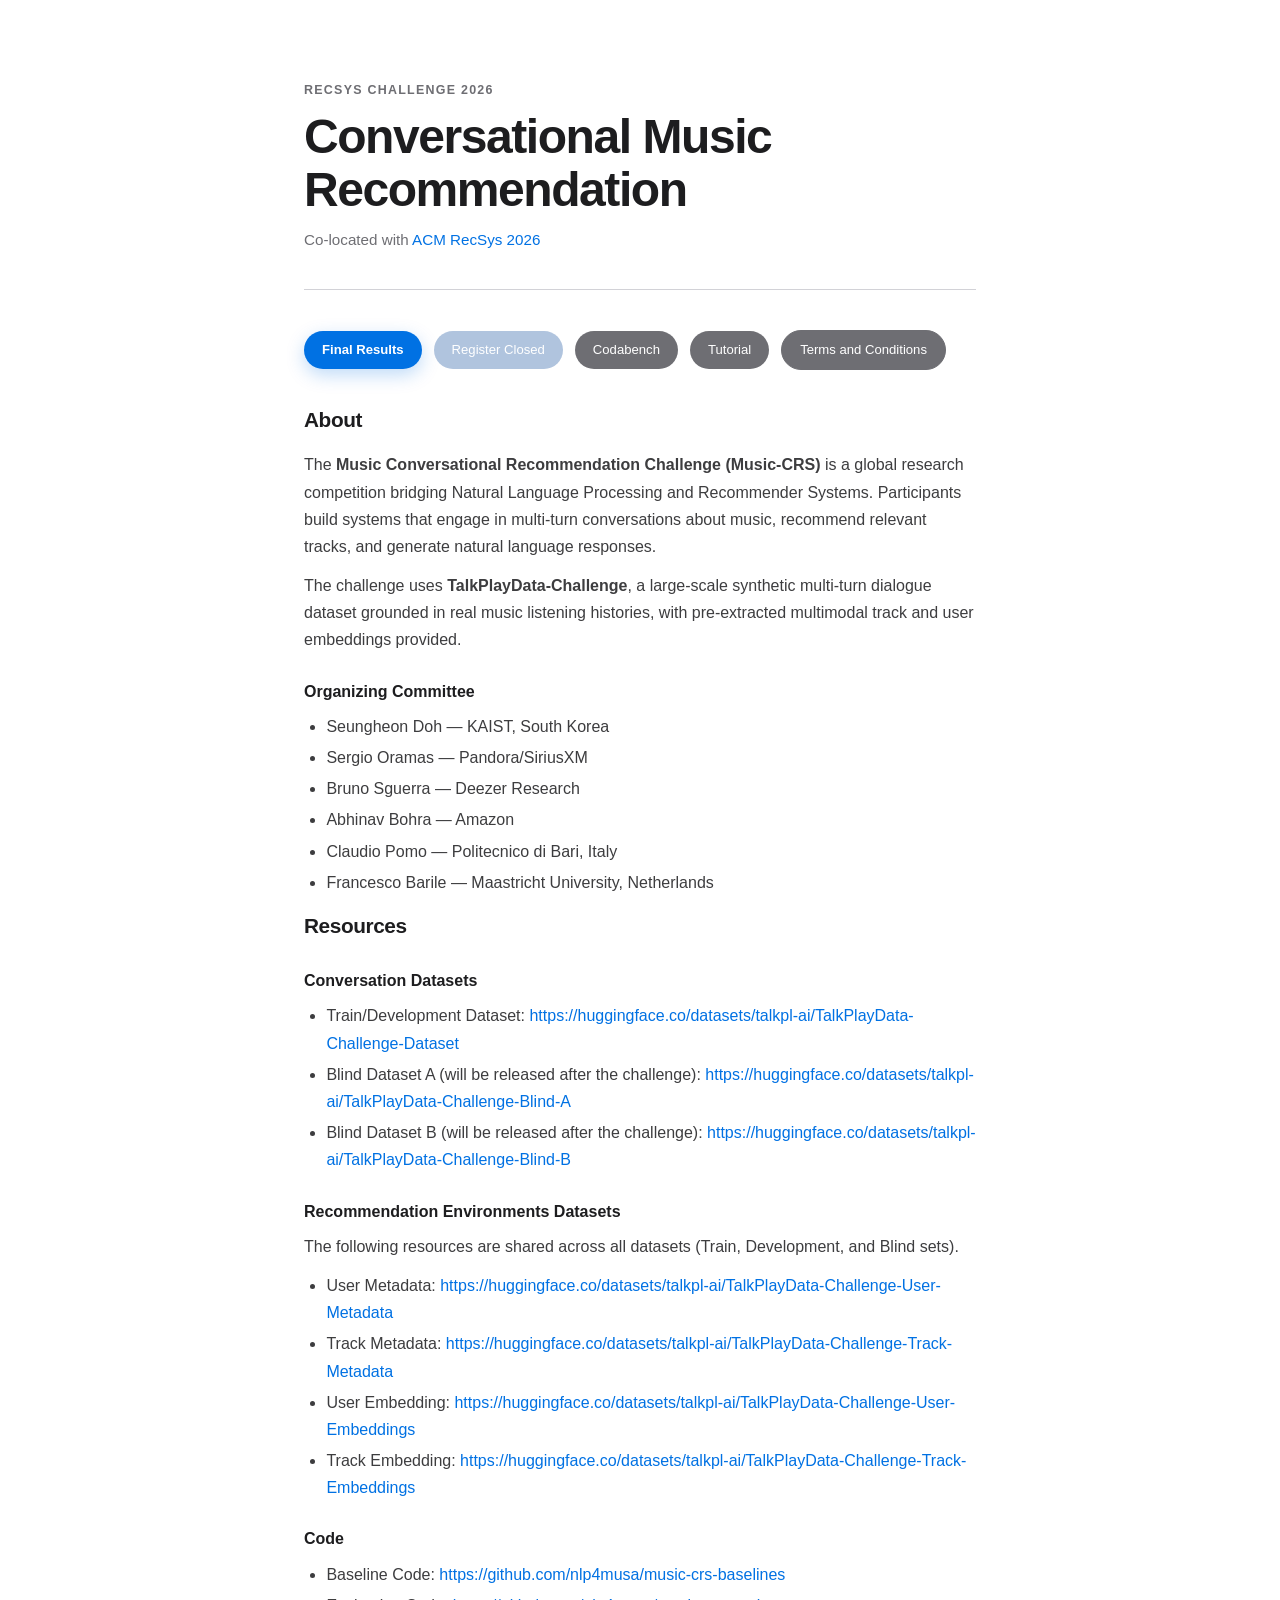
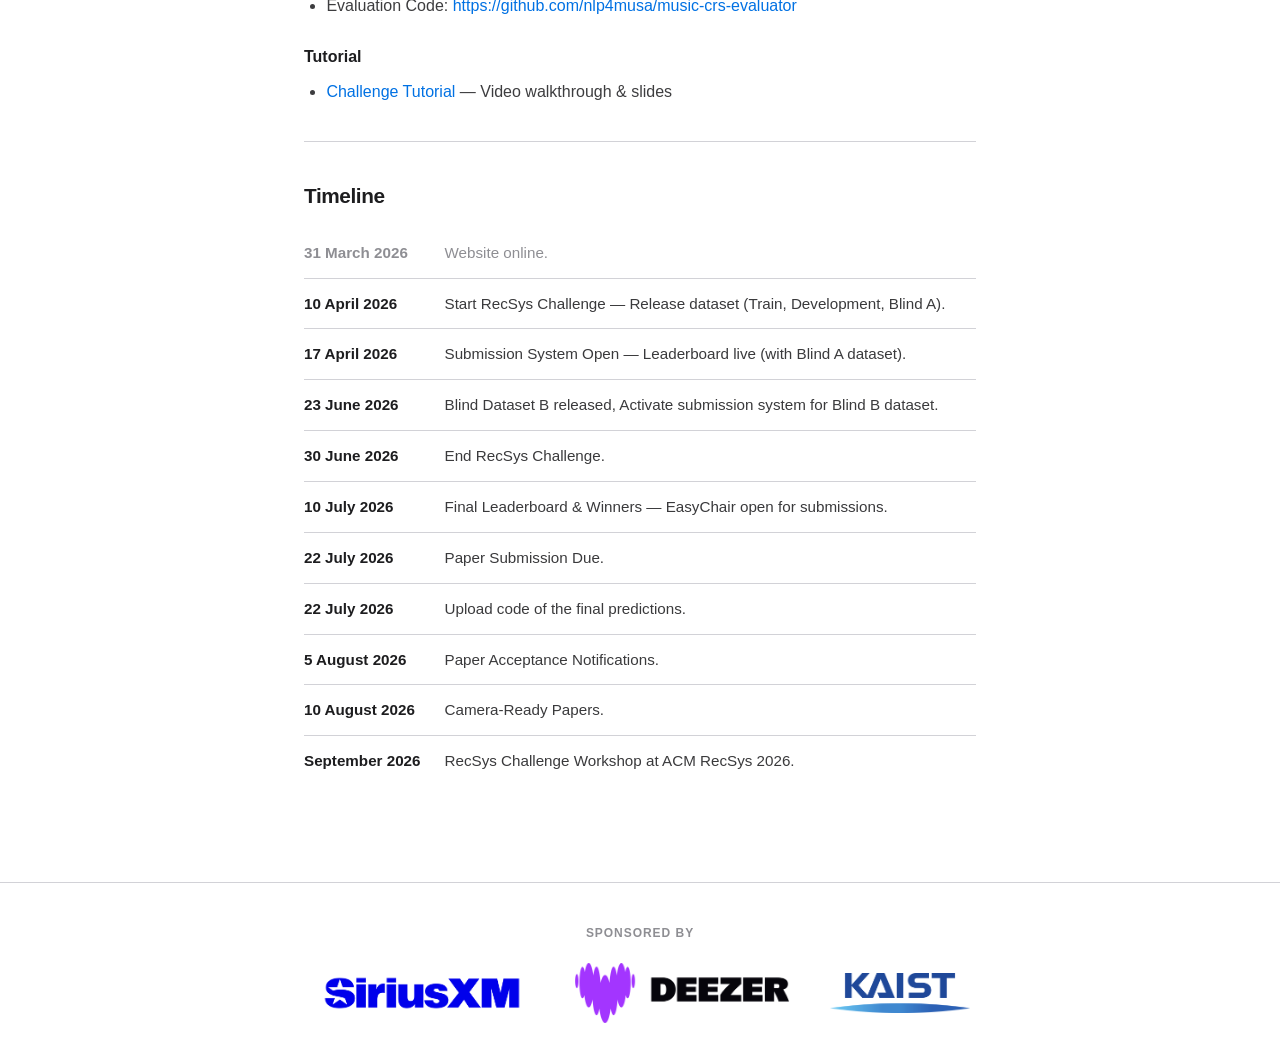
==== commit 8bdebc6e: "update" ====
--- a/index.html
+++ b/index.html
@@ -120,7 +120,7 @@
             <td class="tl-event">Final Leaderboard &amp; Winners — EasyChair open for submissions.</td>
           </tr>
           <tr>
-            <td class="tl-date">20 July 2026</td>
+            <td class="tl-date">22 July 2026</td>
             <td class="tl-event">Paper Submission Due.</td>
           </tr>
           <tr>
@@ -128,7 +128,7 @@
             <td class="tl-event">Upload code of the final predictions.</td>
           </tr>
           <tr>
-            <td class="tl-date">3 August 2026</td>
+            <td class="tl-date">5 August 2026</td>
             <td class="tl-event">Paper Acceptance Notifications.</td>
           </tr>
           <tr>
--- a/style.css
+++ b/style.css
@@ -540,6 +540,14 @@
 
 .results-header h1 {
   margin-bottom: 12px;
+}
+
+.score-formula {
+  max-width: 760px;
+  margin-bottom: 7px;
+  color: #8e8e93;
+  font-size: .68rem;
+  line-height: 1.5;
 }
 
 .distribution-section {
@@ -953,6 +961,20 @@
   color: #26734d;
 }
 
+.track-baseline {
+  background: #fff0d9;
+  color: #9a5a00;
+}
+
+.leaderboard-table tbody tr.baseline-row,
+.leaderboard-table tbody tr.baseline-row:hover {
+  background: #fffaf2;
+}
+
+.leaderboard-table tbody tr.baseline-row .team-name {
+  color: #8a5100;
+}
+
 .leaderboard-table .metric {
   color: #3d3d3f;
 }
